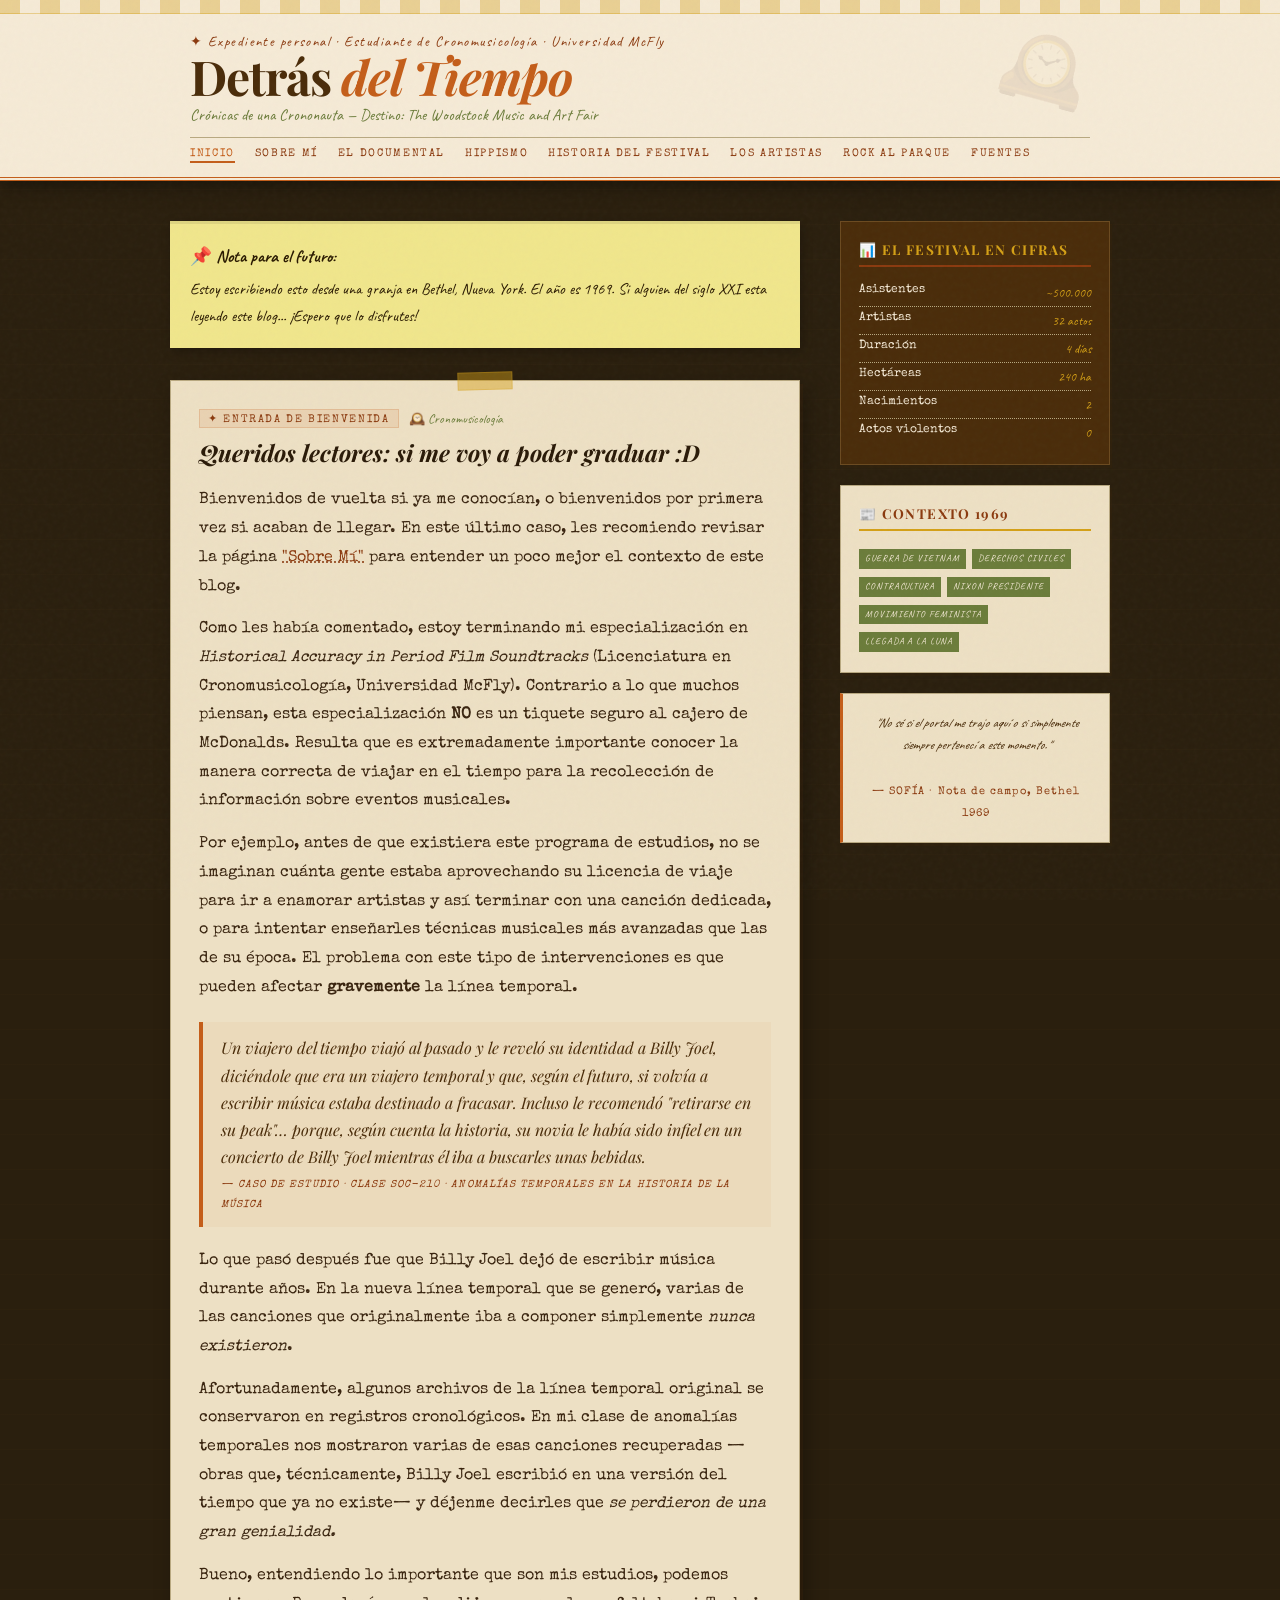
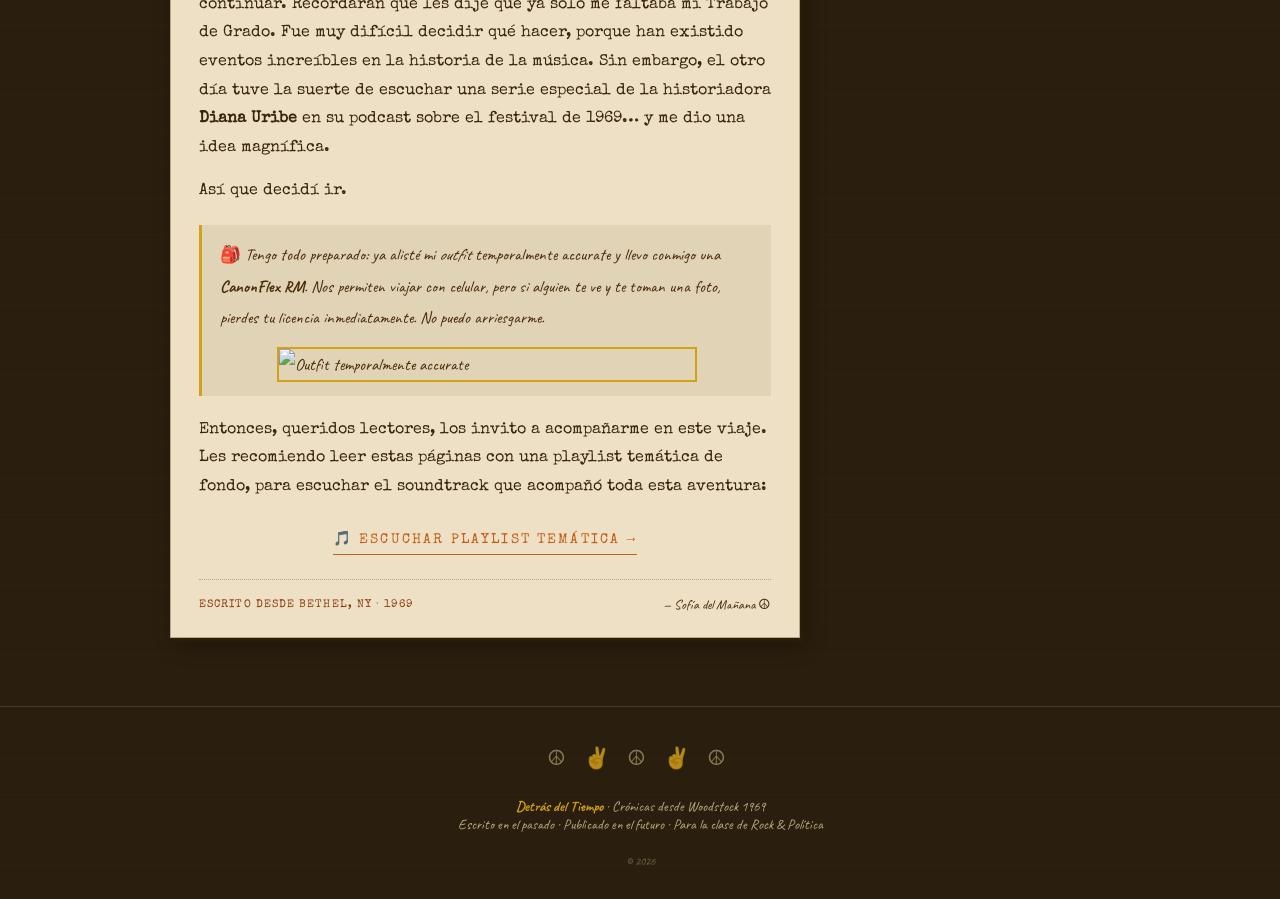
==== index.html @ 921249bf "Refactor HTML structure for outfit preparation section" ====
<!DOCTYPE html>
<html lang="es">
<head>
<meta charset="UTF-8">
<meta name="viewport" content="width=device-width, initial-scale=1.0">
<title>Inicio - Detrás del Tiempo</title>
<link rel="stylesheet" href="style.css">
</head>
<body>

<header>
  <div class="header-tape"></div>
  <div class="header-inner">
    <div class="peace-deco">🕰️</div>
    <p class="blog-eyebrow">✦ Expediente personal · Estudiante de Cronomusicología · Universidad McFly</p>
    <a href="index.html" class="blog-title">Detrás <span>del Tiempo</span></a>
    <p class="blog-subtitle">Crónicas de una Crononauta — Destino: The Woodstock Music and Art Fair</p>
    <nav>
      <a href="index.html" class="active">Inicio</a>
      <a href="sobre-mi.html">Sobre Mí</a>
      <a href="documental.html">El Documental</a>
      <a href="movimiento.html">Hippismo</a>
      <a href="historia.html">Historia del Festival</a>
      <a href="artistas.html">Los Artistas</a>
      <a href="bogota.html">Rock al Parque</a>
      <a href="fuentes.html">Fuentes</a>
    </nav>
  </div>
</header>

<div class="container">
  <main>

    <div class="sticky-note">
      <strong>📌 Nota para el futuro:</strong>
      Estoy escribiendo esto desde una granja en Bethel, Nueva York. El año es 1969.
      Si alguien del siglo XXI esta leyendo este blog... ¡Espero que lo disfrutes!
    </div>

    <!-- ENTRADA PRINCIPAL -->
    <article class="post-card" style="animation-delay:0s">
      <div class="tape"></div>
      <div class="post-body" style="padding: 28px 28px 24px;">

        <div class="card-meta">
          <span class="card-date">✦ Entrada de bienvenida</span>
          <span class="card-tag">🕰️ Cronomusicología</span>
        </div>

        <h2 class="post-title-link" style="font-size:1.45rem; margin-bottom: 18px; display:block; color: inherit; text-decoration:none; cursor:default;">
          Queridos lectores: si me voy a poder graduar :D
        </h2>

        <div class="post-excerpt" style="font-size: 0.97rem; line-height: 1.85; color: #3a2510;">

          <p style="margin-bottom: 14px;">
          Bienvenidos de vuelta si ya me conocían, o bienvenidos por primera vez si acaban de llegar. En este último caso, les recomiendo revisar la página 
          <a href="sobre-mi.html" style="color: var(--rust); text-decoration: underline dotted;">"Sobre Mí"</a> 
          para entender un poco mejor el contexto de este blog.
          </p>
          
          <p style="margin-bottom: 14px;">
          Como les había comentado, estoy terminando mi especialización en <em>Historical Accuracy in Period Film Soundtracks</em> (Licenciatura en Cronomusicología, Universidad McFly). Contrario a lo que muchos piensan, esta especialización <strong>NO</strong> es un tiquete seguro al cajero de McDonalds. Resulta que es extremadamente importante conocer la manera correcta de viajar en el tiempo para la recolección de información sobre eventos musicales.
          </p>
          
          <p style="margin-bottom: 14px;">
          Por ejemplo, antes de que existiera este programa de estudios, no se imaginan cuánta gente estaba aprovechando su licencia de viaje para ir a enamorar artistas y así terminar con una canción dedicada, o para intentar enseñarles técnicas musicales más avanzadas que las de su época. El problema con este tipo de intervenciones es que pueden afectar <strong>gravemente</strong> la línea temporal.
          </p>
          
          <div class="quote-block" style="margin: 20px 0;">
          <blockquote>
          Un viajero del tiempo viajó al pasado y le reveló su identidad a Billy Joel, diciéndole que era un viajero temporal y que, según el futuro, si volvía a escribir música estaba destinado a fracasar. Incluso le recomendó "retirarse en su peak"… porque, según cuenta la historia, su novia le había sido infiel en un concierto de Billy Joel mientras él iba a buscarles unas bebidas.
          </blockquote>
          <cite>— Caso de estudio · Clase SOC-210 · Anomalías Temporales en la Historia de la Música</cite>
          </div>
          
          <p style="margin-bottom: 14px;">
          Lo que pasó después fue que Billy Joel dejó de escribir música durante años. En la nueva línea temporal que se generó, varias de las canciones que originalmente iba a componer simplemente <em>nunca existieron</em>.
          </p>
          
          <p style="margin-bottom: 14px;">
          Afortunadamente, algunos archivos de la línea temporal original se conservaron en registros cronológicos. En mi clase de anomalías temporales nos mostraron varias de esas canciones recuperadas —obras que, técnicamente, Billy Joel escribió en una versión del tiempo que ya no existe— y déjenme decirles que <em>se perdieron de una gran genialidad.</em>
          </p>
          
          <p style="margin-bottom: 14px;">
          Bueno, entendiendo lo importante que son mis estudios, podemos continuar. Recordarán que les dije que ya solo me faltaba mi Trabajo de Grado. Fue muy difícil decidir qué hacer, porque han existido eventos increíbles en la historia de la música. Sin embargo, el otro día tuve la suerte de escuchar una serie especial de la historiadora <strong>Diana Uribe</strong> en su podcast sobre el festival de 1969… y me dio una idea magnífica.
          </p>
          
          <p style="margin-bottom: 14px;">
          Así que decidí ir.
          </p>
          
        <div style="background: rgba(74,44,10,0.07); border-left: 3px solid var(--mustard); padding: 14px 18px; margin: 20px 0; font-family: 'Caveat', cursive; font-size: 1.05rem; color: var(--brown);">
          <p style="margin-top: 0; margin-bottom: 14px;">
            🎒 Tengo todo preparado: ya alisté mi <em>outfit</em> temporalmente accurate y llevo conmigo una <strong>CanonFlex RM</strong>. Nos permiten viajar con celular, pero si alguien te ve y te toman una foto, pierdes tu licencia inmediatamente. No puedo arriesgarme.
          </p>
        
          <img src="tu-foto.jpg" alt="Outfit temporalmente accurate" style="width: 100%; max-width: 420px; display: block; margin: 0 auto; border: 2px solid var(--mustard);">
        </div>
          
          <p style="margin-bottom: 20px;">
          Entonces, queridos lectores, los invito a acompañarme en este viaje. Les recomiendo leer estas páginas con una playlist temática de fondo, para escuchar el soundtrack que acompañó toda esta aventura:
          </p>

          <div style="text-align: center; margin: 24px 0 8px;">
            <a href="#" class="read-more" style="font-size: 0.9rem;">
              🎵 Escuchar playlist temática →
            </a>
          </div>

        </div>

        <div style="margin-top: 24px; padding-top: 16px; border-top: 1px dotted var(--fade); display: flex; flex-wrap: wrap; gap: 10px; align-items: center;">
          <span style="font-family: 'Special Elite', monospace; font-size: 0.68rem; color: var(--rust); letter-spacing: 0.1em; text-transform: uppercase;">Escrito desde Bethel, NY · 1969</span>
          <span style="font-family: 'Caveat', cursive; font-size: 0.85rem; color: var(--brown); margin-left: auto;">— Sofía del Mañana ☮</span>
        </div>

      </div>
    </article>
  </main>

  <!-- SIDEBAR -->
  <aside class="sidebar">
    <div class="sidebar-widget" style="background:#4a2c0a; border-color:#6b4a20;">
      <p class="widget-title" style="color:var(--mustard); border-color:var(--rust)">📊 El Festival en Cifras</p>
      <ul class="setlist">
        <li style="color:var(--cream)">Asistentes <span style="color:var(--mustard)">~500.000</span></li>
        <li style="color:var(--cream)">Artistas <span style="color:var(--mustard)">32 actos</span></li>
        <li style="color:var(--cream)">Duración <span style="color:var(--mustard)">4 días</span></li>
        <li style="color:var(--cream)">Hectáreas <span style="color:var(--mustard)">240 ha</span></li>
        <li style="color:var(--cream)">Nacimientos <span style="color:var(--mustard)">2</span></li>
        <li style="color:var(--cream)">Actos violentos <span style="color:var(--mustard)">0</span></li>
      </ul>
    </div>

    <div class="sidebar-widget">
      <p class="widget-title">📰 Contexto 1969</p>
      <div class="about-text">
        <span class="context-tag">Guerra de Vietnam</span>
        <span class="context-tag">Derechos Civiles</span>
        <span class="context-tag">Contracultura</span>
        <span class="context-tag">Nixon presidente</span>
        <span class="context-tag">Movimiento feminista</span>
        <span class="context-tag">Llegada a la Luna</span>
      </div>
    </div>

    <div class="sidebar-widget" style="border-left: 3px solid var(--burnt);">
      <p class="about-text" style="text-align:center; font-style:italic; font-size: 0.82rem;">
        "No sé si el portal me trajo aquí o si simplemente siempre pertenecí a este momento."
        <br><br>
        <span style="font-size:0.68rem; color:var(--rust); letter-spacing:0.1em; font-style:normal; font-family:'Special Elite',monospace;">— SOFÍA · Nota de campo, Bethel 1969</span>
      </p>
    </div>

  </aside>
</div>

<footer>
  <div class="flowers">☮ ✌ ☮ ✌ ☮</div><br>
  <strong>Detrás del Tiempo</strong> · Crónicas desde Woodstock 1969<br>
  Escrito en el pasado · Publicado en el futuro · Para la clase de Rock & Política
  <br><br>
  <small style="opacity:0.5">© 2026 </small>
</footer>

</body>
</html>
---- style.css ----
/* ═══════════════════════════════════════
   DETRÁS DEL TIEMPO — Woodstock '69
   Shared Stylesheet
═══════════════════════════════════════ */

@import url('https://fonts.googleapis.com/css2?family=Special+Elite&family=Caveat:wght@400;600;700&family=Playfair+Display:ital,wght@0,400;0,700;1,400&display=swap');

:root {
  --cream: #f5ead6;
  --burnt: #c45e1a;
  --brown: #4a2c0a;
  --olive: #6b7c3a;
  --mustard: #d4a017;
  --rust: #8b3a0f;
  --ink: #2a1a08;
  --paper: #ede0c4;
  --fade: #b8a880;
  --dark-bg: #2a1f0e;
}

* { margin: 0; padding: 0; box-sizing: border-box; }
html { scroll-behavior: smooth; }

body {
  background-color: var(--dark-bg);
  background-image: repeating-linear-gradient(0deg, transparent, transparent 34px, rgba(90,60,20,0.06) 34px, rgba(90,60,20,0.06) 35px);
  font-family: 'Special Elite', monospace;
  color: var(--ink);
  overflow-x: hidden;
  min-height: 100vh;
}

body::before {
  content: '';
  position: fixed;
  top: 0; left: 0; width: 100%; height: 100%;
  background-image: url("data:image/svg+xml,%3Csvg viewBox='0 0 200 200' xmlns='http://www.w3.org/2000/svg'%3E%3Cfilter id='n'%3E%3CfeTurbulence type='fractalNoise' baseFrequency='0.9' numOctaves='4' stitchTiles='stitch'/%3E%3C/filter%3E%3Crect width='100%25' height='100%25' filter='url(%23n)' opacity='0.07'/%3E%3C/svg%3E");
  pointer-events: none;
  z-index: 1000;
  opacity: 0.35;
}

/* ─── HEADER ─── */
header {
  background: var(--cream);
  border-bottom: 4px double var(--burnt);
  position: sticky;
  top: 0;
  z-index: 500;
  box-shadow: 0 4px 20px rgba(0,0,0,0.4);
}

.header-tape {
  height: 14px;
  background: repeating-linear-gradient(90deg, rgba(212,160,23,0.35) 0px, rgba(212,160,23,0.35) 20px, transparent 20px, transparent 40px);
  border-bottom: 1px solid rgba(212,160,23,0.4);
}

.header-inner {
  max-width: 980px;
  margin: 0 auto;
  padding: 18px 40px 14px;
  position: relative;
}

.blog-eyebrow {
  font-family: 'Caveat', cursive;
  font-size: 0.9rem;
  color: var(--rust);
  letter-spacing: 0.1em;
  margin-bottom: 2px;
}

.blog-title {
  font-family: 'Playfair Display', serif;
  font-size: 3rem;
  font-weight: 700;
  color: var(--brown);
  line-height: 1;
  letter-spacing: -0.02em;
  text-decoration: none;
  display: inline-block;
}

.blog-title span { color: var(--burnt); font-style: italic; }

.blog-subtitle {
  font-family: 'Caveat', cursive;
  font-size: 1rem;
  color: var(--olive);
  margin-top: 4px;
}

.peace-deco {
  position: absolute;
  right: 40px;
  top: 10px;
  font-size: 4.5rem;
  opacity: 0.1;
  transform: rotate(15deg);
  user-select: none;
}

nav {
  border-top: 1px solid var(--fade);
  margin-top: 12px;
  padding-top: 10px;
  display: flex;
  gap: 20px;
  flex-wrap: wrap;
}

nav a {
  font-family: 'Special Elite', monospace;
  font-size: 0.68rem;
  color: var(--rust);
  text-decoration: none;
  letter-spacing: 0.15em;
  text-transform: uppercase;
  transition: color 0.2s;
  white-space: nowrap;
  padding-bottom: 2px;
}

nav a:hover { color: var(--burnt); }
nav a.active {
  color: var(--burnt);
  border-bottom: 2px solid var(--burnt);
}

/* ─── PAGE LAYOUT ─── */
.container {
  max-width: 980px;
  margin: 40px auto;
  padding: 0 20px;
  display: grid;
  grid-template-columns: 1fr 270px;
  gap: 40px;
  align-items: start;
}

.container.full-width {
  grid-template-columns: 1fr;
  max-width: 780px;
}

/* ─── PAGE HERO ─── */
.page-hero {
  width: 100%;
  height: 260px;
  display: flex;
  align-items: center;
  justify-content: center;
  position: relative;
  overflow: hidden;
  margin-bottom: 0;
}

.ph-film    { background: linear-gradient(160deg,#1a1a2e,#2d2d4a,#0a0a1a); }
.ph-crowd   { background: linear-gradient(160deg,#4a6741,#2d4a28,#1a2e18,#3d5c38); }
.ph-stage   { background: linear-gradient(180deg,#1a0a00,#3d1a00,#6b3010,#c45e1a); }
.ph-rain    { background: linear-gradient(180deg,#2a3540,#4a5a6a,#6a7a8a); }
.ph-bogota  { background: linear-gradient(160deg,#1a3020,#2a5035,#3a6a45,#1a3020); }
.ph-sources { background: linear-gradient(160deg,#2a1f0e,#4a3520,#3a2510); }
.ph-home    { background: linear-gradient(160deg,#3d1a00,#6b3010,#4a6741,#1a2e18); }

.photo-overlay {
  position: absolute;
  inset: 0;
  background: repeating-linear-gradient(0deg,transparent,transparent 2px,rgba(0,0,0,0.04) 2px,rgba(0,0,0,0.04) 4px);
}

.hero-label {
  font-family: 'Caveat', cursive;
  color: rgba(255,255,255,0.8);
  font-size: 1.1rem;
  text-align: center;
  z-index: 1;
  padding: 16px 24px;
}

.hero-emoji { font-size: 4rem; display: block; margin-bottom: 8px; }
.hero-stamp {
  position: absolute;
  bottom: 10px; right: 14px;
  font-family: 'Caveat', cursive;
  font-size: 0.72rem;
  color: rgba(255,255,255,0.4);
}

/* ─── CARD / CONTENT WRAPPER ─── */
.card {
  background: var(--paper);
  border: 1px solid var(--fade);
  margin-bottom: 36px;
  position: relative;
  box-shadow: 3px 4px 0 rgba(74,44,10,0.2), 6px 8px 24px rgba(0,0,0,0.35);
  animation: fadeUp 0.6s ease both;
}

@keyframes fadeUp {
  from { opacity: 0; transform: translateY(22px); }
  to   { opacity: 1; transform: translateY(0); }
}

.tape {
  position: absolute;
  top: -9px;
  left: 50%;
  transform: translateX(-50%) rotate(-1.5deg);
  width: 55px;
  height: 18px;
  background: rgba(212,160,23,0.45);
  border: 1px solid rgba(212,160,23,0.3);
  z-index: 10;
}

.card-body { padding: 26px 30px 30px; }

.card-meta {
  display: flex;
  align-items: center;
  gap: 10px;
  margin-bottom: 10px;
  flex-wrap: wrap;
}

.card-date {
  font-family: 'Special Elite', monospace;
  font-size: 0.68rem;
  letter-spacing: 0.15em;
  text-transform: uppercase;
  color: var(--rust);
  background: rgba(196,94,26,0.1);
  padding: 2px 8px;
  border: 1px solid rgba(196,94,26,0.2);
}

.card-tag {
  font-family: 'Caveat', cursive;
  font-size: 0.82rem;
  color: var(--olive);
}

.academic-badge {
  font-family: 'Special Elite', monospace;
  font-size: 0.6rem;
  letter-spacing: 0.12em;
  text-transform: uppercase;
  background: var(--brown);
  color: var(--cream);
  padding: 2px 7px;
}

.card-title {
  font-family: 'Playfair Display', serif;
  font-size: 1.7rem;
  font-weight: 700;
  color: var(--brown);
  line-height: 1.2;
  margin-bottom: 16px;
  font-style: italic;
}

.text {
  font-family: 'Special Elite', monospace;
  font-size: 0.86rem;
  line-height: 1.88;
  color: #3a2510;
}

.text em {
  font-family: 'Caveat', cursive;
  font-size: 1.05rem;
  color: var(--rust);
  font-style: italic;
}

.text strong { color: var(--brown); }

/* ─── ACADEMIC BOX ─── */
.academic-box {
  background: rgba(74,44,10,0.06);
  border-left: 3px solid var(--mustard);
  padding: 16px 18px;
  margin: 18px 0;
}

.academic-box h4 {
  font-family: 'Playfair Display', serif;
  font-size: 0.95rem;
  color: var(--brown);
  margin-bottom: 8px;
  font-style: italic;
}

.academic-box p {
  font-family: 'Special Elite', monospace;
  font-size: 0.82rem;
  line-height: 1.82;
  color: #3a2510;
}

/* ─── FICHA TÉCNICA ─── */
.ficha {
  background: var(--cream);
  border: 2px solid var(--brown);
  padding: 20px 22px;
  margin: 18px 0;
  position: relative;
}

.ficha::before {
  content: 'FICHA TÉCNICA';
  position: absolute;
  top: -10px; left: 16px;
  background: var(--brown);
  color: var(--cream);
  font-family: 'Special Elite', monospace;
  font-size: 0.65rem;
  letter-spacing: 0.2em;
  padding: 2px 10px;
}

.ficha-grid {
  display: grid;
  grid-template-columns: 1fr 1fr;
  gap: 6px 20px;
  margin-top: 10px;
}

.ficha-item {
  font-family: 'Special Elite', monospace;
  font-size: 0.78rem;
  color: var(--brown);
  line-height: 1.5;
  padding: 4px 0;
  border-bottom: 1px dotted var(--fade);
}

.ficha-item strong {
  display: block;
  font-size: 0.65rem;
  letter-spacing: 0.1em;
  text-transform: uppercase;
  color: var(--rust);
}

/* ─── POSTER ─── */
.poster {
  background: #1a0a00;
  border: 3px solid var(--mustard);
  padding: 20px;
  margin: 18px 0;
  text-align: center;
  position: relative;
  overflow: hidden;
}

.poster::before {
  content: '';
  position: absolute;
  inset: 4px;
  border: 1px solid rgba(212,160,23,0.3);
  pointer-events: none;
}

.poster-title {
  font-family: 'Playfair Display', serif;
  font-size: 1.5rem;
  color: var(--mustard);
  letter-spacing: 0.1em;
  text-transform: uppercase;
}

.poster-sub {
  font-family: 'Special Elite', monospace;
  font-size: 0.7rem;
  color: var(--cream);
  letter-spacing: 0.15em;
  text-transform: uppercase;
  margin: 6px 0 14px;
  opacity: 0.7;
}

.poster-divider { border: none; border-top: 1px solid rgba(212,160,23,0.4); margin: 10px 0; }

.poster-headliner { font-family: 'Playfair Display', serif; font-style: italic; color: var(--cream); margin: 6px 0; }
.poster-headliner.lg { font-size: 1.3rem; }
.poster-headliner.md { font-size: 1.05rem; opacity: 0.9; }
.poster-headliner.sm { font-size: 0.85rem; opacity: 0.75; }
.poster-headliner.xs { font-size: 0.72rem; opacity: 0.6; letter-spacing: 0.05em; }

.poster-date {
  font-family: 'Special Elite', monospace;
  font-size: 0.65rem;
  color: var(--mustard);
  letter-spacing: 0.2em;
  text-transform: uppercase;
  margin-top: 14px;
  opacity: 0.8;
}

/* ─── TIMELINE ─── */
.timeline { margin: 20px 0; }

.tl-item {
  display: flex;
  gap: 14px;
  margin-bottom: 16px;
  align-items: flex-start;
}

.tl-dot {
  width: 30px; height: 30px;
  border-radius: 50%;
  background: var(--burnt);
  border: 2px solid var(--mustard);
  flex-shrink: 0;
  display: flex;
  align-items: center;
  justify-content: center;
  font-size: 0.65rem;
  color: var(--cream);
  font-family: 'Special Elite', monospace;
  margin-top: 2px;
}

.tl-content h5 {
  font-family: 'Playfair Display', serif;
  font-size: 0.92rem;
  color: var(--brown);
  font-style: italic;
  margin-bottom: 4px;
}

.tl-content p {
  font-family: 'Special Elite', monospace;
  font-size: 0.78rem;
  color: #3a2510;
  line-height: 1.75;
}

/* ─── ARTIST GRID ─── */
.artist-grid {
  display: grid;
  grid-template-columns: 1fr 1fr;
  gap: 14px;
  margin: 18px 0;
}

.artist-card {
  background: rgba(74,44,10,0.07);
  border: 1px solid var(--fade);
  padding: 14px;
  position: relative;
}

.artist-card::before {
  content: '';
  position: absolute;
  top: 0; left: 0;
  width: 3px; height: 100%;
  background: var(--burnt);
}

.artist-name { font-family: 'Playfair Display', serif; font-size: 1rem; color: var(--brown); font-style: italic; margin-bottom: 4px; }
.artist-song { font-family: 'Caveat', cursive; font-size: 0.85rem; color: var(--rust); margin-bottom: 5px; }
.artist-stars { color: var(--mustard); font-size: 0.8rem; margin-bottom: 6px; }
.artist-desc { font-family: 'Special Elite', monospace; font-size: 0.75rem; color: #3a2510; line-height: 1.65; }

/* ─── QUOTE ─── */
.quote-block {
  border-left: 4px solid var(--burnt);
  padding: 12px 18px;
  margin: 16px 0;
  background: rgba(196,94,26,0.05);
}

.quote-block blockquote {
  font-family: 'Playfair Display', serif;
  font-style: italic;
  font-size: 1rem;
  color: var(--brown);
  line-height: 1.7;
}

.quote-block cite {
  display: block;
  margin-top: 6px;
  font-family: 'Special Elite', monospace;
  font-size: 0.65rem;
  color: var(--rust);
  letter-spacing: 0.1em;
  text-transform: uppercase;
}

/* ─── STICKY NOTE ─── */
.sticky-note {
  background: #f0e68c;
  padding: 18px 20px;
  transform: rotate(1.2deg);
  box-shadow: 2px 3px 10px rgba(0,0,0,0.25);
  margin-bottom: 32px;
  font-family: 'Caveat', cursive;
  font-size: 1rem;
  line-height: 1.7;
  color: #2a1a00;
  border-top: 3px solid rgba(0,0,0,0.08);
  animation: fadeUp 0.5s ease both;
}

.sticky-note strong { display: block; font-size: 1.1rem; margin-bottom: 4px; }

/* ─── DIVIDER ─── */
.divider {
  text-align: center;
  color: var(--mustard);
  font-size: 1rem;
  letter-spacing: 0.5em;
  margin: 4px 0 28px;
  opacity: 0.55;
}

/* ─── HOME POST CARDS ─── */
.post-card {
  background: var(--paper);
  border: 1px solid var(--fade);
  margin-bottom: 28px;
  position: relative;
  box-shadow: 3px 4px 0 rgba(74,44,10,0.2), 6px 8px 20px rgba(0,0,0,0.3);
  transition: transform 0.2s, box-shadow 0.2s;
}

.post-card:hover {
  transform: translateY(-3px);
  box-shadow: 4px 7px 0 rgba(74,44,10,0.2), 8px 14px 28px rgba(0,0,0,0.4);
}

.post-thumb {
  width: 100%;
  height: 180px;
  display: flex;
  align-items: center;
  justify-content: center;
  position: relative;
  overflow: hidden;
}

.post-thumb-label {
  font-family: 'Caveat', cursive;
  color: rgba(255,255,255,0.75);
  font-size: 0.9rem;
  text-align: center;
  z-index: 1;
  padding: 10px;
}

.post-thumb-emoji { font-size: 2.8rem; display: block; margin-bottom: 4px; }

.post-body { padding: 18px 20px 20px; }

.post-title-link {
  font-family: 'Playfair Display', serif;
  font-size: 1.25rem;
  font-weight: 700;
  color: var(--brown);
  line-height: 1.3;
  margin-bottom: 8px;
  font-style: italic;
  text-decoration: none;
  display: block;
}

.post-title-link:hover { color: var(--burnt); }

.post-excerpt {
  font-family: 'Special Elite', monospace;
  font-size: 0.8rem;
  line-height: 1.75;
  color: #3a2510;
  margin-bottom: 12px;
}

.read-more {
  display: inline-block;
  font-family: 'Special Elite', monospace;
  font-size: 0.68rem;
  letter-spacing: 0.15em;
  text-transform: uppercase;
  color: var(--burnt);
  text-decoration: none;
  border-bottom: 1px solid var(--burnt);
  padding-bottom: 1px;
  transition: all 0.2s;
}

.read-more:hover { color: var(--rust); border-color: var(--rust); }

/* ─── SIDEBAR ─── */
.sidebar { position: sticky; top: 100px; }

.sidebar-widget {
  background: var(--paper);
  border: 1px solid var(--fade);
  padding: 18px;
  margin-bottom: 20px;
  box-shadow: 2px 3px 0 rgba(74,44,10,0.15);
}

.widget-title {
  font-family: 'Playfair Display', serif;
  font-size: 0.85rem;
  font-weight: 700;
  color: var(--rust);
  text-transform: uppercase;
  letter-spacing: 0.1em;
  margin-bottom: 12px;
  padding-bottom: 7px;
  border-bottom: 2px solid var(--mustard);
}

.about-text {
  font-family: 'Caveat', cursive;
  font-size: 0.98rem;
  line-height: 1.7;
  color: var(--brown);
}

.avatar-circle {
  width: 65px; height: 65px;
  border-radius: 50%;
  background: linear-gradient(135deg, var(--olive), var(--burnt));
  display: flex;
  align-items: center;
  justify-content: center;
  font-size: 1.8rem;
  margin: 0 auto 10px;
  border: 3px solid var(--mustard);
}

.setlist { list-style: none; }

.setlist li {
  font-family: 'Special Elite', monospace;
  font-size: 0.75rem;
  color: var(--brown);
  padding: 5px 0;
  border-bottom: 1px dotted var(--fade);
  display: flex;
  justify-content: space-between;
}

.setlist li:last-child { border-bottom: none; }
.setlist li span { font-family: 'Caveat', cursive; color: var(--rust); font-size: 0.82rem; }

.context-tag {
  display: inline-block;
  background: var(--olive);
  color: var(--cream);
  font-size: 0.58rem;
  letter-spacing: 0.1em;
  text-transform: uppercase;
  padding: 2px 6px;
  margin: 2px 2px 2px 0;
}

.flowers {
  text-align: center;
  font-size: 1.3rem;
  letter-spacing: 0.3em;
  padding: 8px 0;
  opacity: 0.65;
}

.toc-list { list-style: none; }

.toc-list li {
  border-bottom: 1px dotted var(--fade);
  padding: 5px 0;
}

.toc-list li:last-child { border-bottom: none; }

.toc-list a {
  font-family: 'Special Elite', monospace;
  font-size: 0.72rem;
  color: var(--brown);
  text-decoration: none;
  letter-spacing: 0.04em;
  transition: color 0.2s;
  display: flex;
  gap: 8px;
  align-items: flex-start;
}

.toc-list a:hover { color: var(--burnt); }
.toc-num { color: var(--rust); flex-shrink: 0; }

/* ─── SOURCES ─── */
.sources-list { list-style: none; }

.sources-list li {
  font-family: 'Special Elite', monospace;
  font-size: 0.78rem;
  color: #3a2510;
  line-height: 1.75;
  padding: 8px 0 8px 16px;
  border-bottom: 1px dotted var(--fade);
  position: relative;
}

.sources-list li::before { content: '›'; position: absolute; left: 0; color: var(--rust); }
.sources-list li:last-child { border-bottom: none; }
.sources-list a { color: var(--burnt); text-decoration: underline; text-underline-offset: 2px; }

/* ─── FOOTER ─── */
footer {
  text-align: center;
  padding: 30px 20px;
  font-family: 'Caveat', cursive;
  color: var(--fade);
  font-size: 0.9rem;
  border-top: 1px solid #4a3a20;
  margin-top: 20px;
}

footer strong { color: var(--mustard); }

/* ─── RESPONSIVE ─── */
@media (max-width: 720px) {
  .container { grid-template-columns: 1fr; }
  .blog-title { font-size: 2.1rem; }
  .sidebar { position: static; }
  .ficha-grid { grid-template-columns: 1fr; }
  .artist-grid { grid-template-columns: 1fr; }
  .header-inner { padding: 14px 18px 10px; }
  nav { gap: 12px; }
  .page-hero { height: 200px; }
}
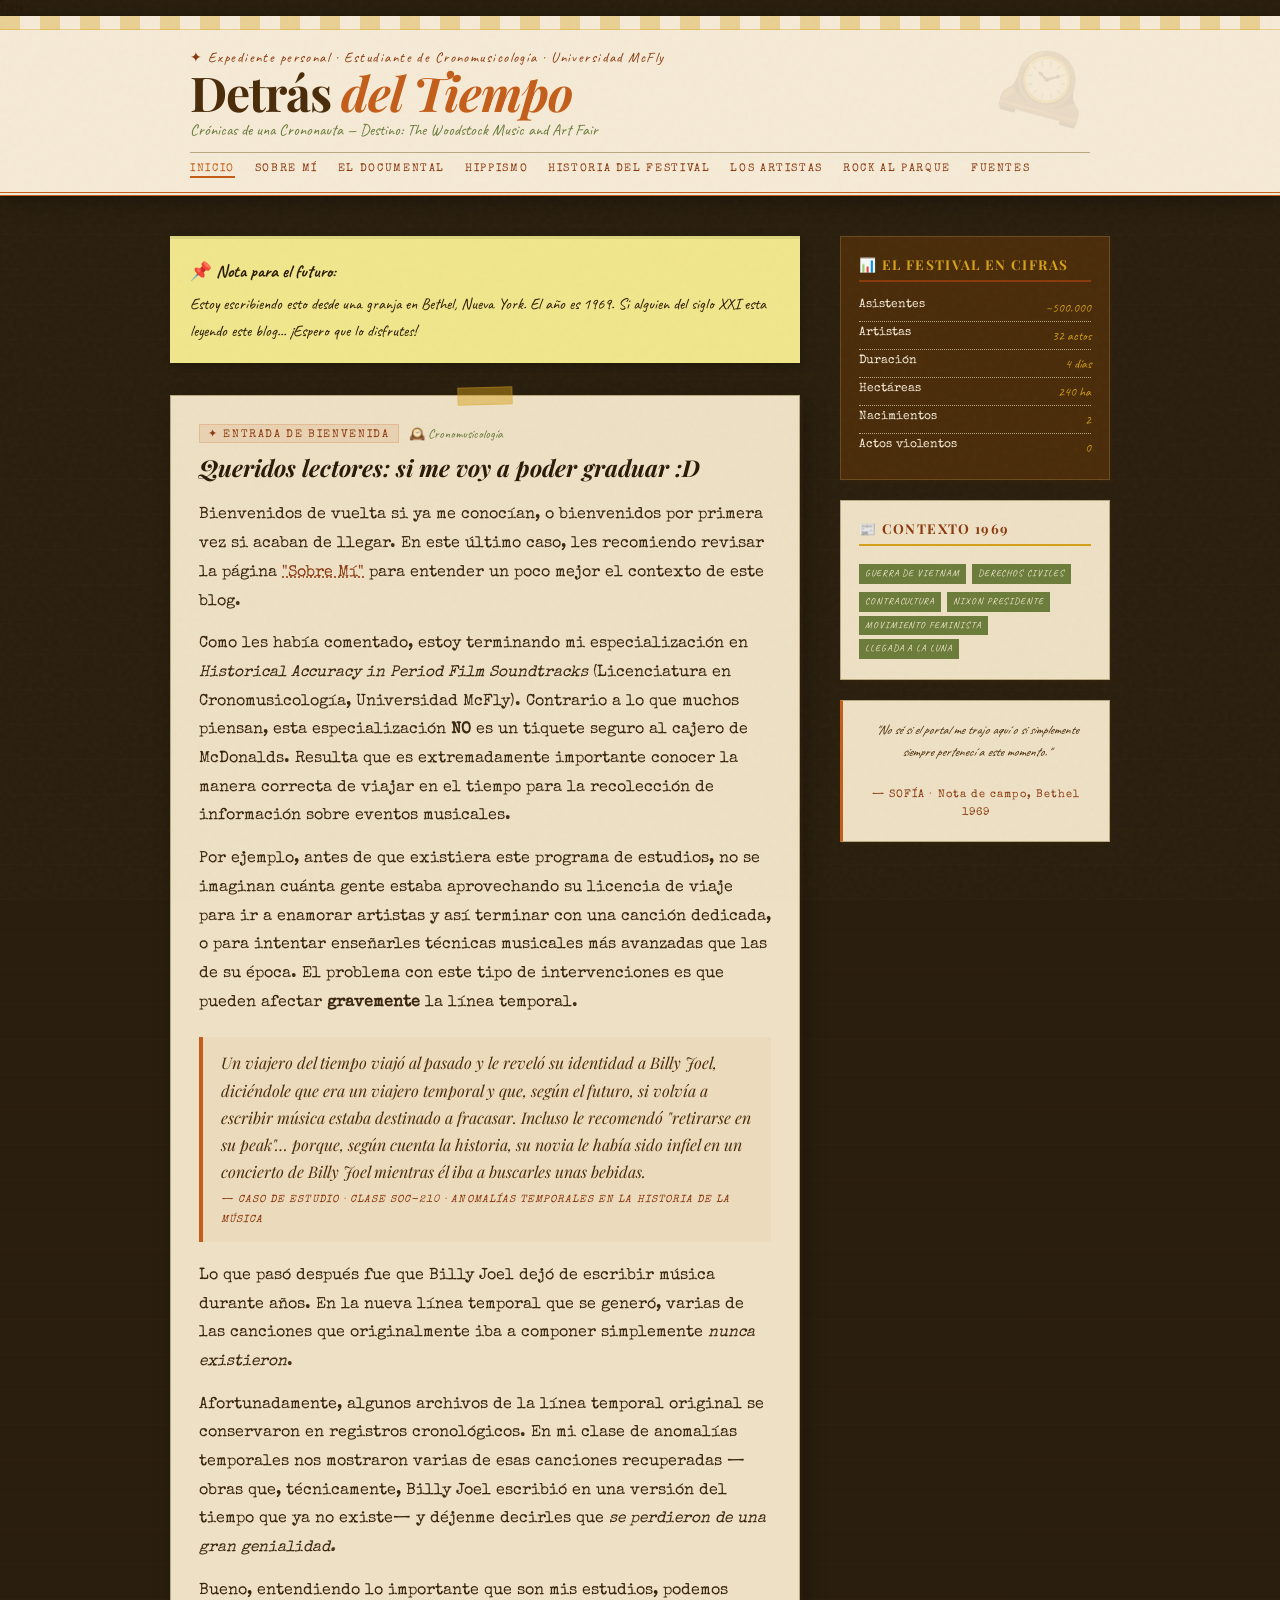
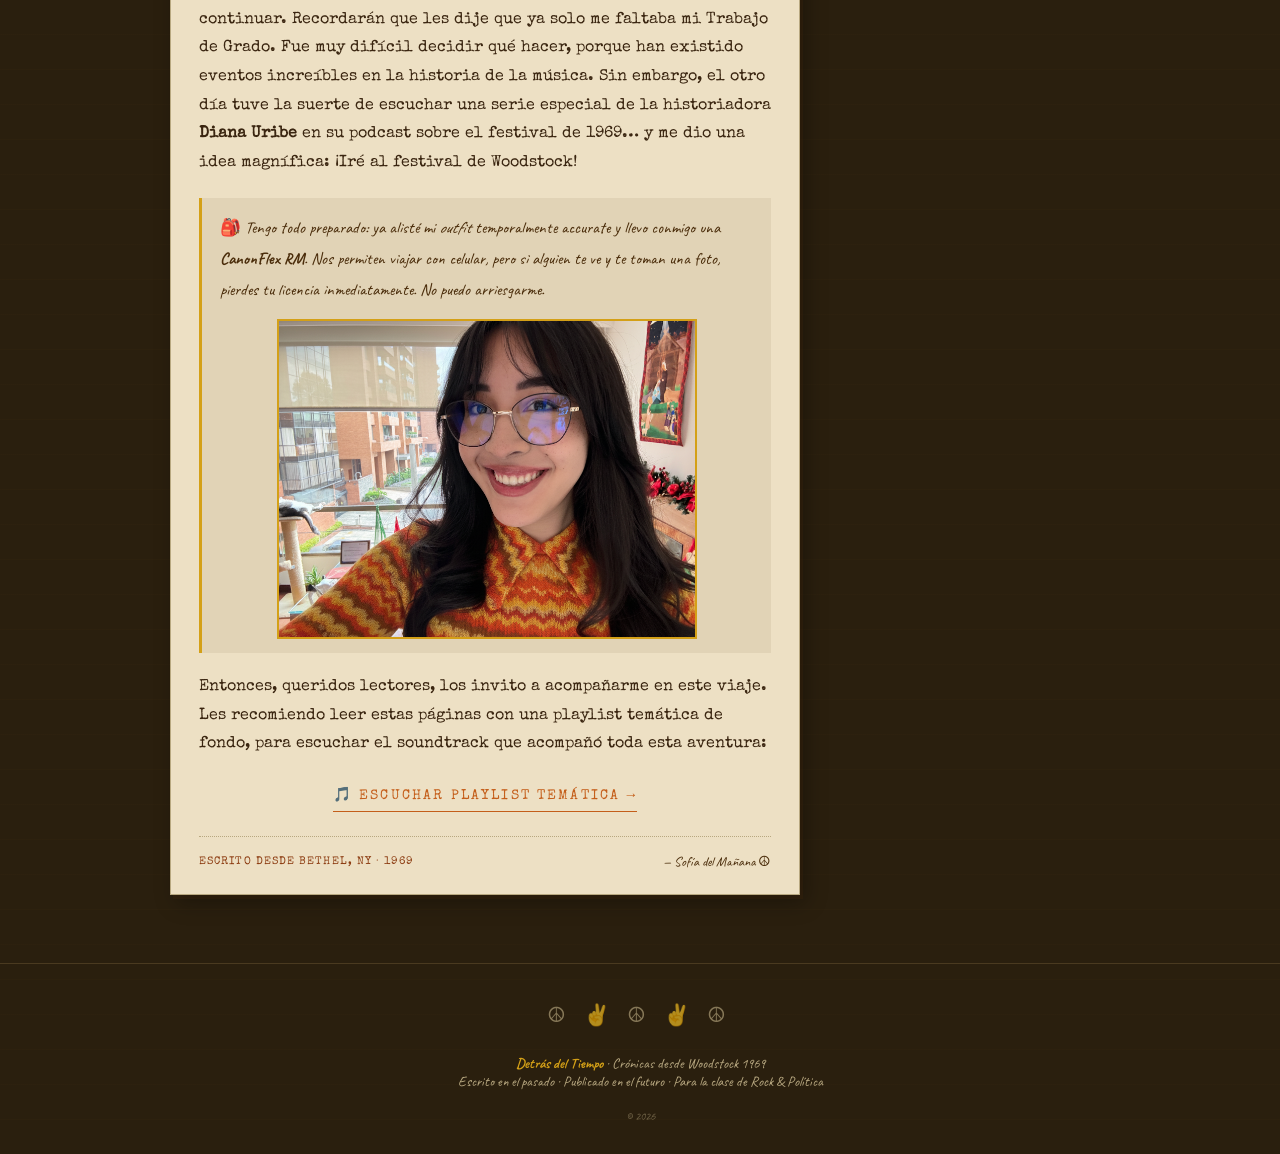
==== commit aaab2c82: "Modify index.html for Woodstock festival plan Updated the document type declaration and modified tex" ====
--- a/index.html
+++ b/index.html
@@ -1,4 +1,4 @@
-<!DOCTYPE html>
+ha.<!DOCTYPE html>
 <html lang="es">
 <head>
 <meta charset="UTF-8">
@@ -83,19 +83,16 @@
           </p>
           
           <p style="margin-bottom: 14px;">
-          Bueno, entendiendo lo importante que son mis estudios, podemos continuar. Recordarán que les dije que ya solo me faltaba mi Trabajo de Grado. Fue muy difícil decidir qué hacer, porque han existido eventos increíbles en la historia de la música. Sin embargo, el otro día tuve la suerte de escuchar una serie especial de la historiadora <strong>Diana Uribe</strong> en su podcast sobre el festival de 1969… y me dio una idea magnífica.
+          Bueno, entendiendo lo importante que son mis estudios, podemos continuar. Recordarán que les dije que ya solo me faltaba mi Trabajo de Grado. Fue muy difícil decidir qué hacer, porque han existido eventos increíbles en la historia de la música. Sin embargo, el otro día tuve la suerte de escuchar una serie especial de la historiadora <strong>Diana Uribe</strong> en su podcast sobre el festival de 1969… y me dio una idea magnífica: ¡Iré al festival de Woodstock!
           </p>
-          
-          <p style="margin-bottom: 14px;">
-          Así que decidí ir.
-          </p>
+    
           
         <div style="background: rgba(74,44,10,0.07); border-left: 3px solid var(--mustard); padding: 14px 18px; margin: 20px 0; font-family: 'Caveat', cursive; font-size: 1.05rem; color: var(--brown);">
           <p style="margin-top: 0; margin-bottom: 14px;">
             🎒 Tengo todo preparado: ya alisté mi <em>outfit</em> temporalmente accurate y llevo conmigo una <strong>CanonFlex RM</strong>. Nos permiten viajar con celular, pero si alguien te ve y te toman una foto, pierdes tu licencia inmediatamente. No puedo arriesgarme.
           </p>
         
-          <img src="tu-foto.jpg" alt="Outfit temporalmente accurate" style="width: 100%; max-width: 420px; display: block; margin: 0 auto; border: 2px solid var(--mustard);">
+          <img src="selfieha.png" alt="Outfit temporalmente accurate" style="width: 100%; max-width: 420px; display: block; margin: 0 auto; border: 2px solid var(--mustard);">
         </div>
           
           <p style="margin-bottom: 20px;">
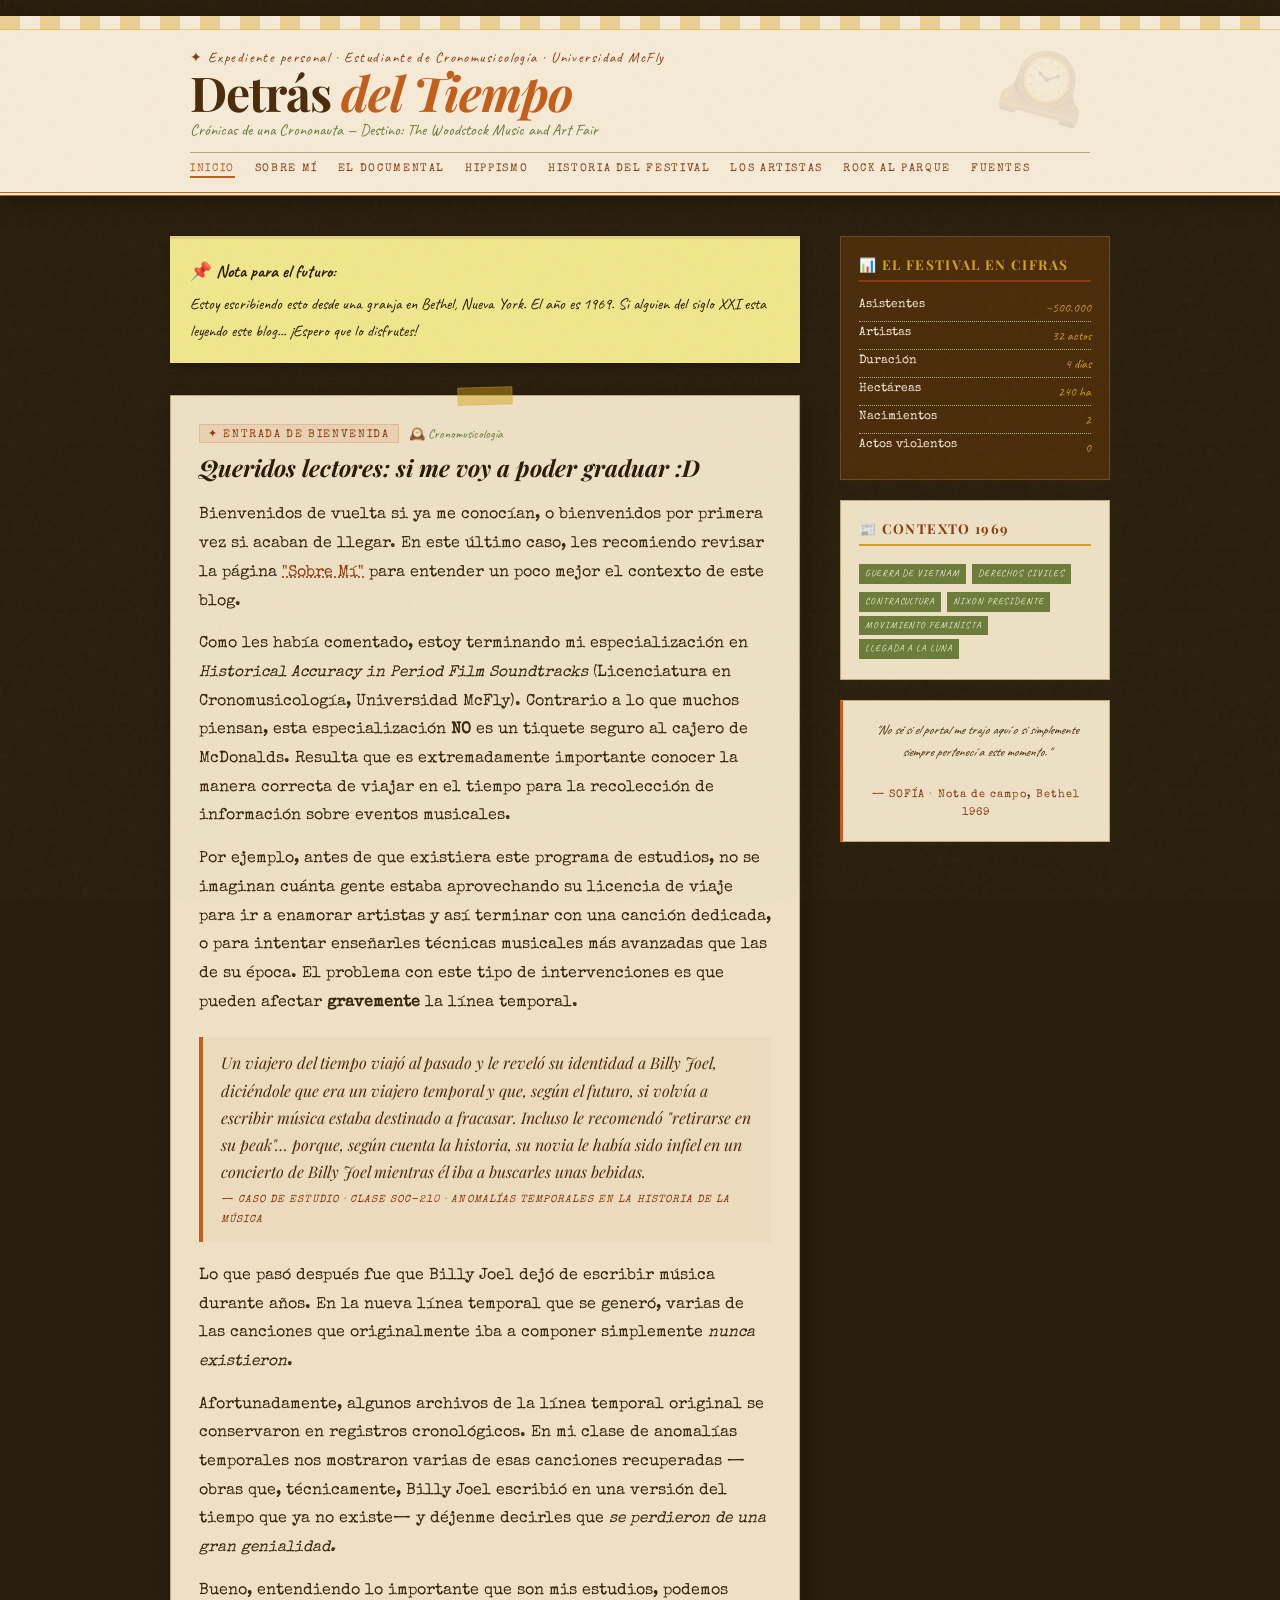
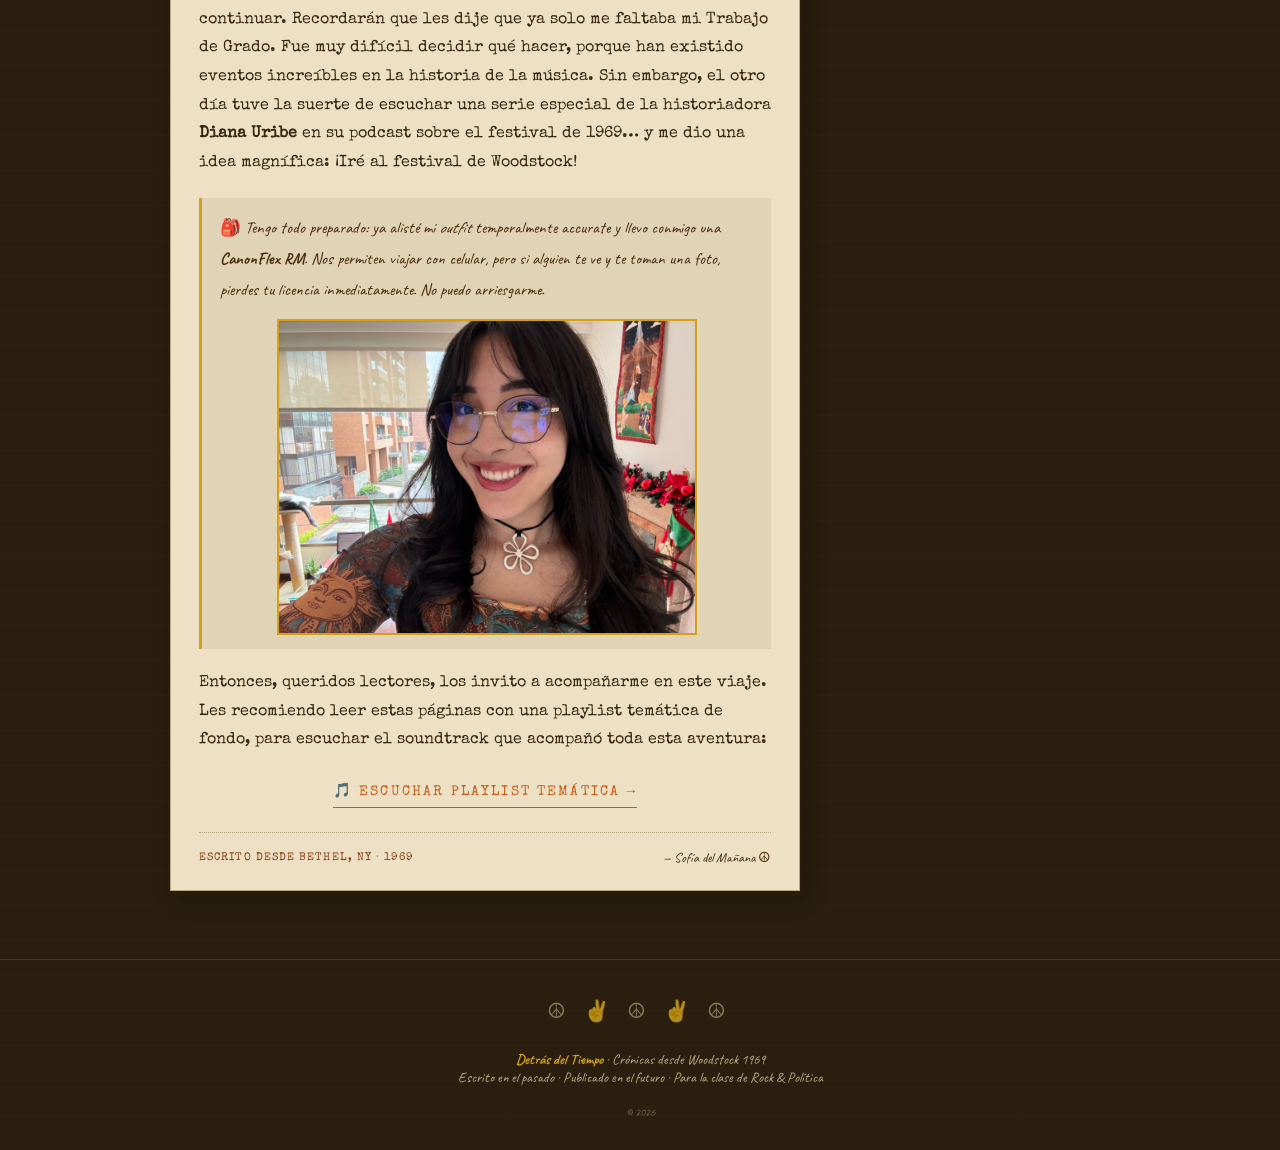
==== commit cd0c572f: "Update image source in index.html" ====
--- a/index.html
+++ b/index.html
@@ -92,7 +92,7 @@
             🎒 Tengo todo preparado: ya alisté mi <em>outfit</em> temporalmente accurate y llevo conmigo una <strong>CanonFlex RM</strong>. Nos permiten viajar con celular, pero si alguien te ve y te toman una foto, pierdes tu licencia inmediatamente. No puedo arriesgarme.
           </p>
         
-          <img src="selfieha.png" alt="Outfit temporalmente accurate" style="width: 100%; max-width: 420px; display: block; margin: 0 auto; border: 2px solid var(--mustard);">
+          <img src="IMG_6383.JPG" alt="Outfit temporalmente accurate" style="width: 100%; max-width: 420px; display: block; margin: 0 auto; border: 2px solid var(--mustard);">
         </div>
           
           <p style="margin-bottom: 20px;">
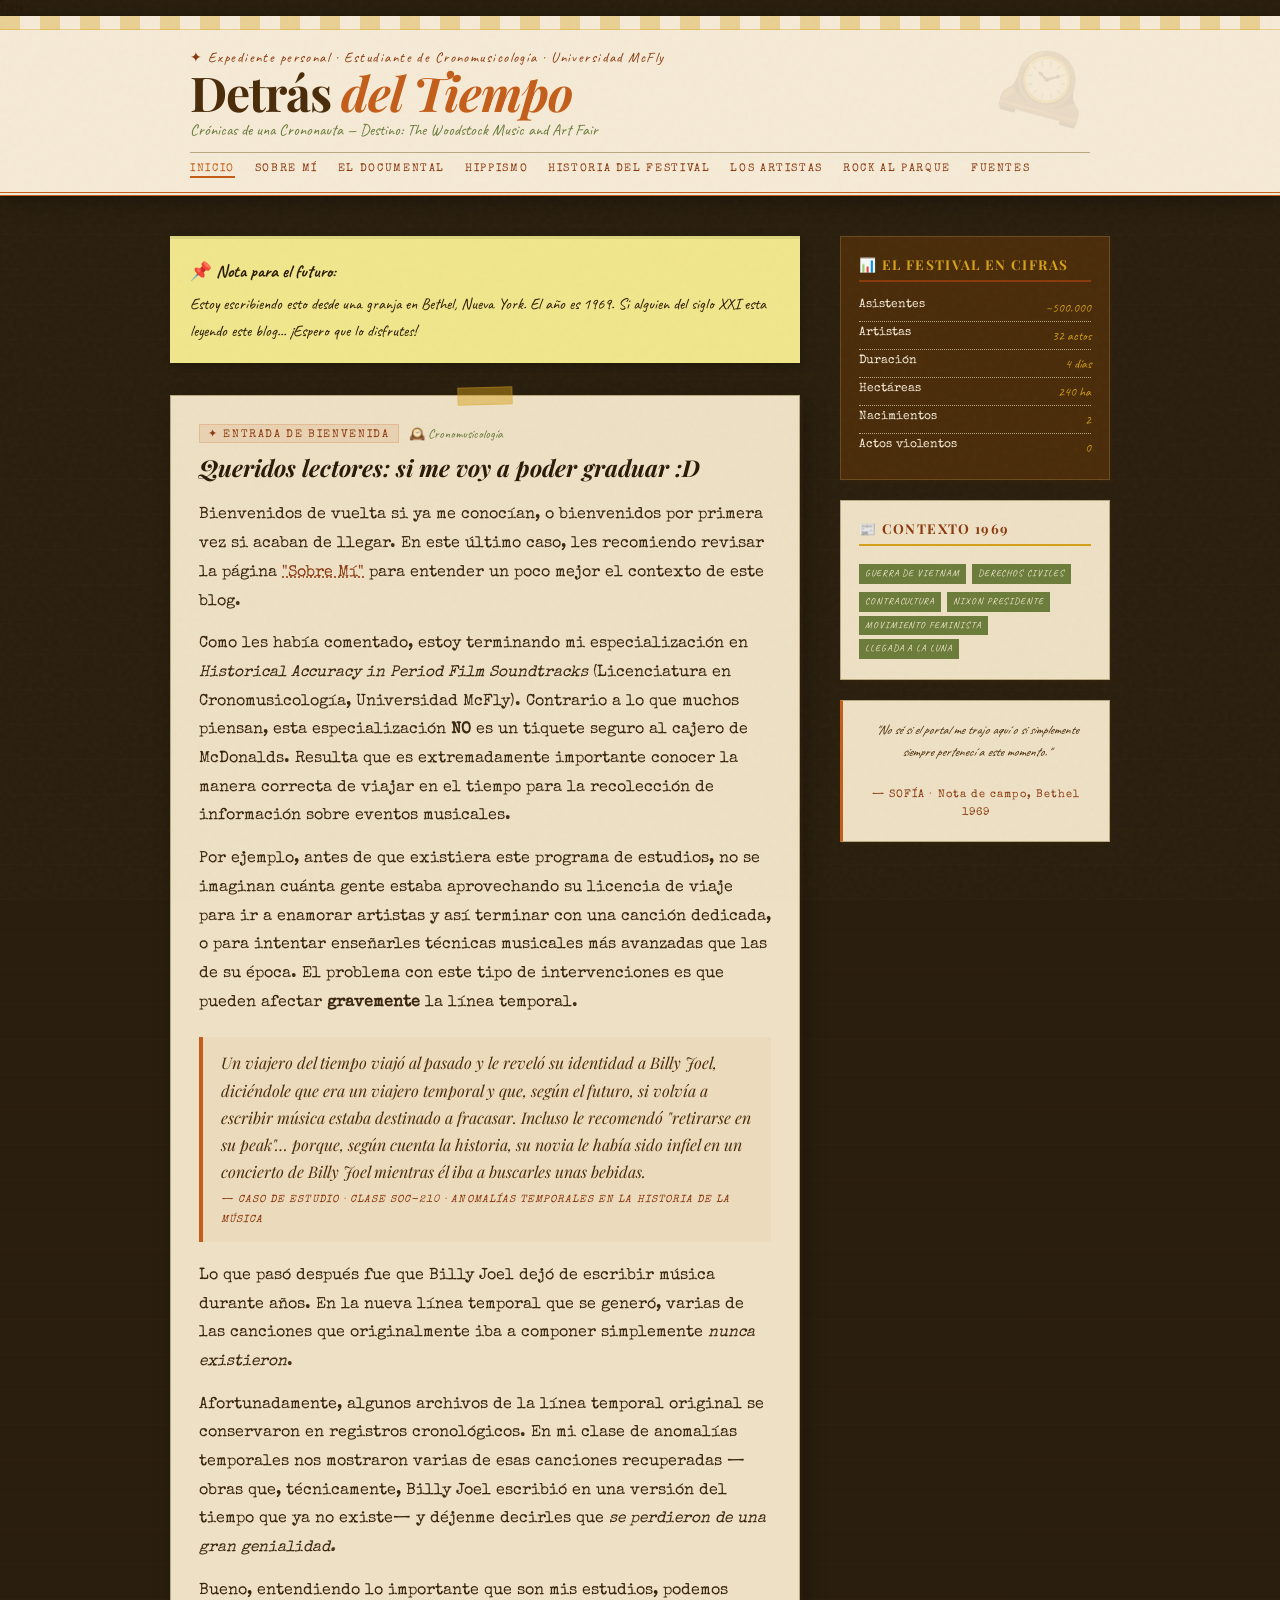
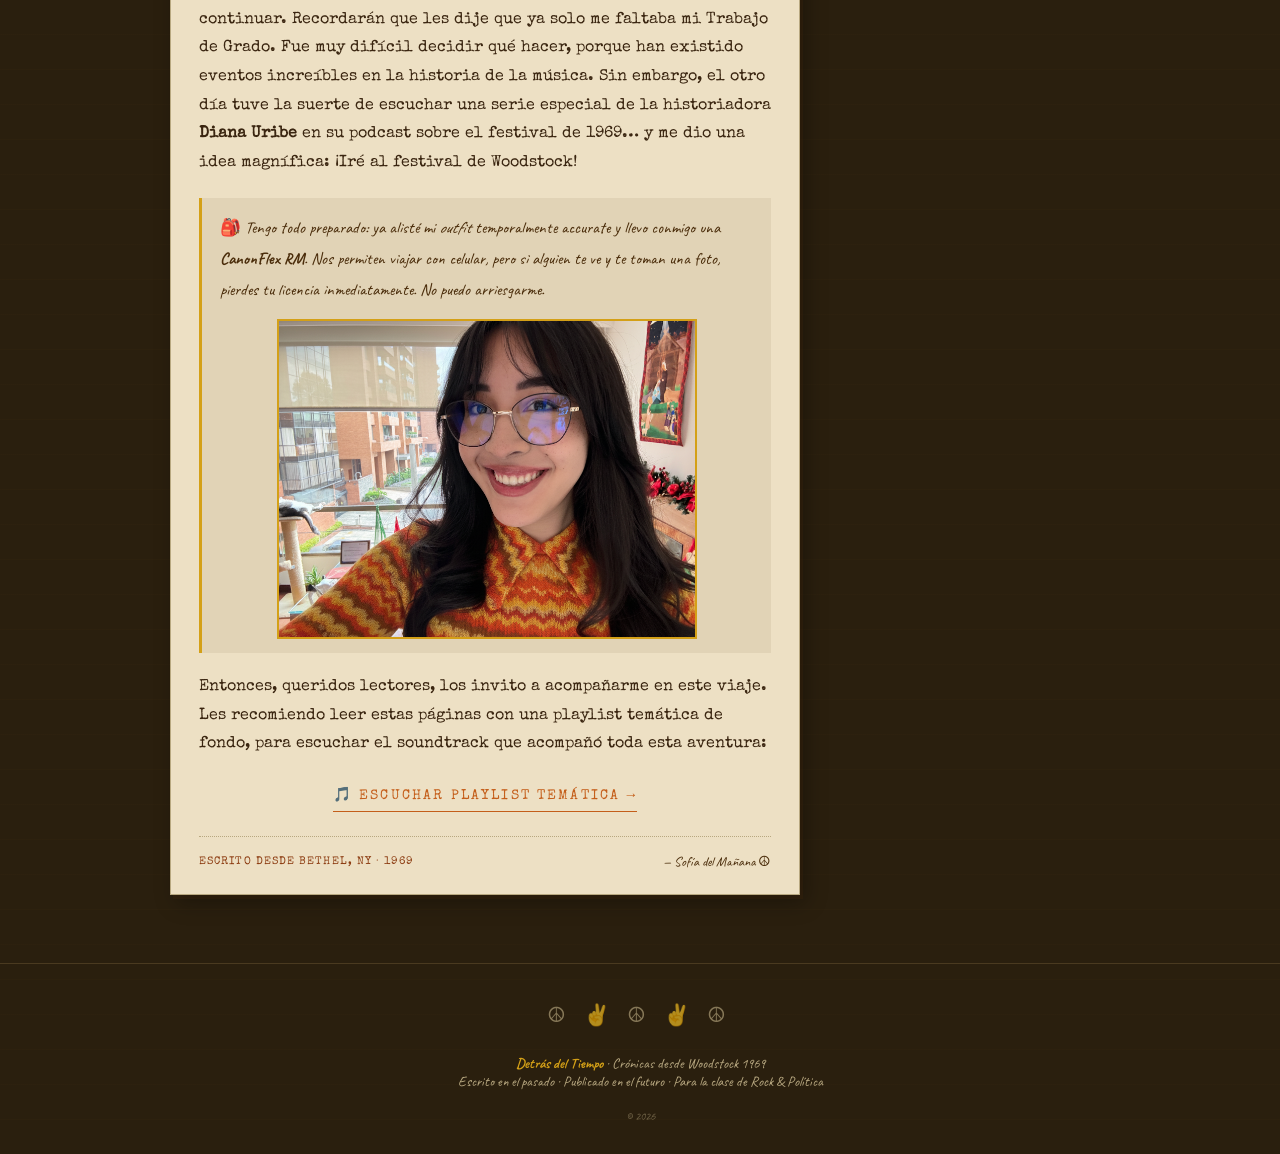
==== commit 40b8a831: "Update index.html" ====
--- a/index.html
+++ b/index.html
@@ -92,7 +92,7 @@
             🎒 Tengo todo preparado: ya alisté mi <em>outfit</em> temporalmente accurate y llevo conmigo una <strong>CanonFlex RM</strong>. Nos permiten viajar con celular, pero si alguien te ve y te toman una foto, pierdes tu licencia inmediatamente. No puedo arriesgarme.
           </p>
         
-          <img src="IMG_6383.JPG" alt="Outfit temporalmente accurate" style="width: 100%; max-width: 420px; display: block; margin: 0 auto; border: 2px solid var(--mustard);">
+          <img src="selfieha.png" alt="Outfit temporalmente accurate" style="width: 100%; max-width: 420px; display: block; margin: 0 auto; border: 2px solid var(--mustard);">
         </div>
           
           <p style="margin-bottom: 20px;">
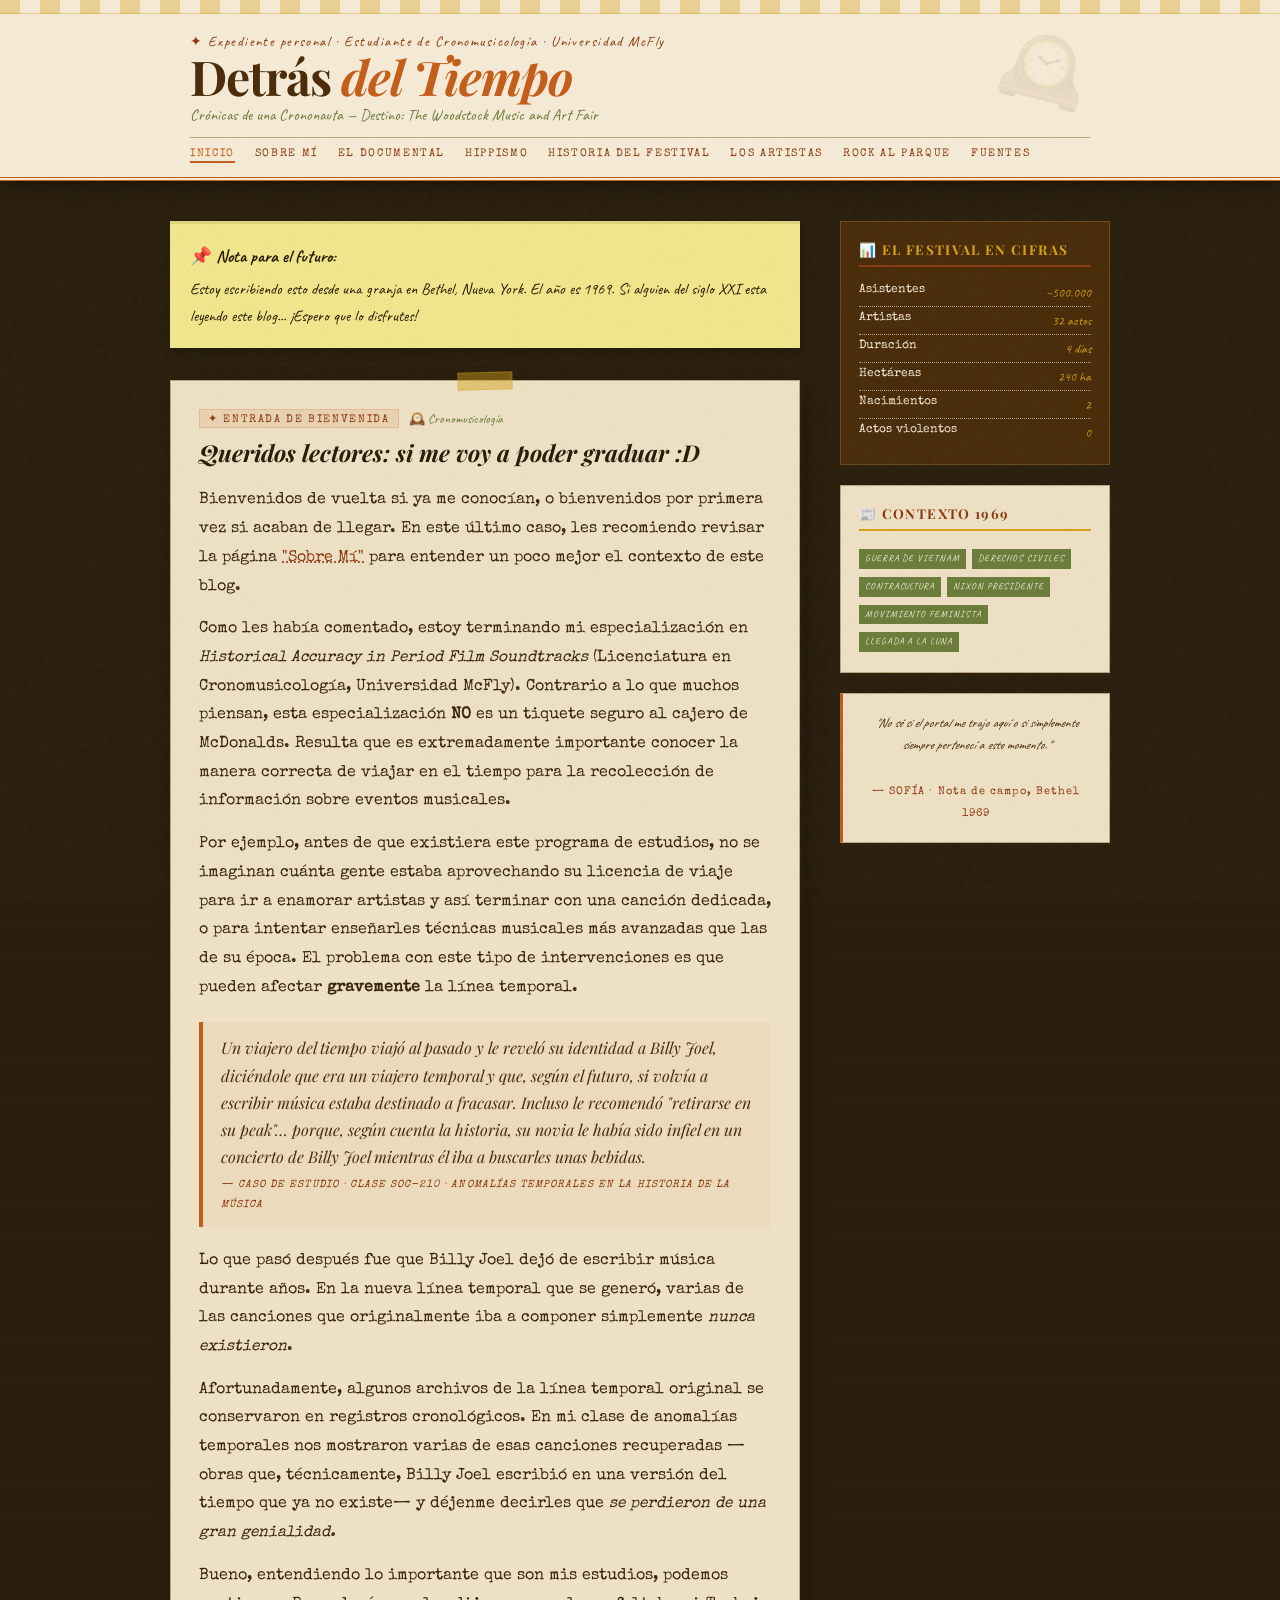
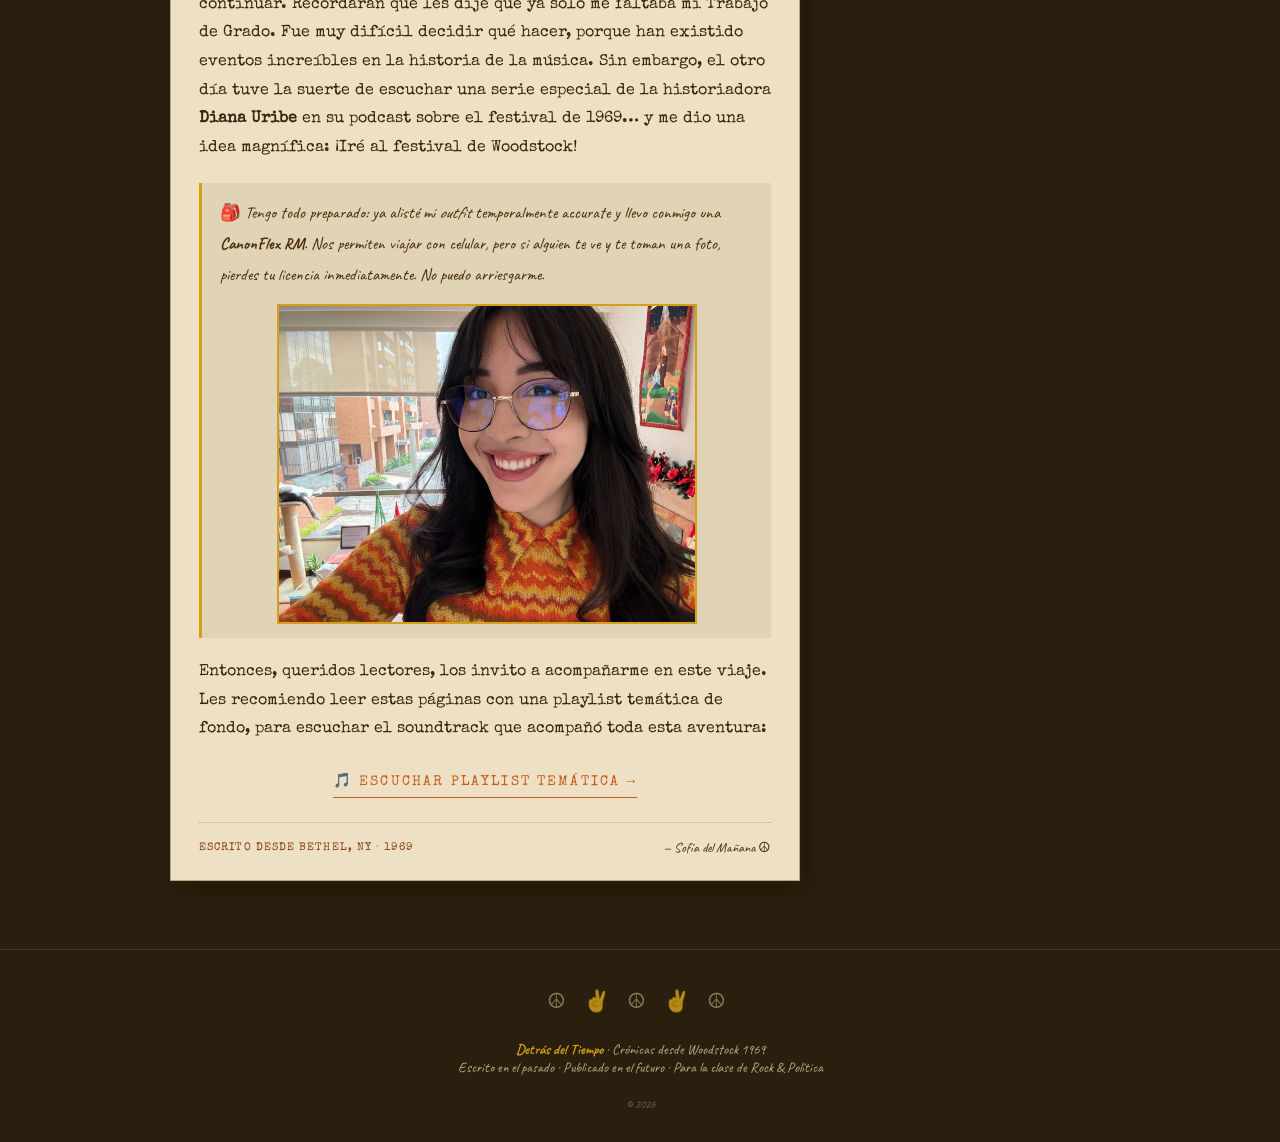
==== commit 8f1d2e8e: "Add files via upload" ====
--- a/index.html
+++ b/index.html
@@ -1,4 +1,4 @@
-ha.<!DOCTYPE html>
+<!DOCTYPE html>
 <html lang="es">
 <head>
 <meta charset="UTF-8">
--- a/style.css
+++ b/style.css
@@ -299,6 +299,7 @@
   font-size: 0.82rem;
   line-height: 1.82;
   color: #3a2510;
+  margin-bottom: 14px;
 }
 
 /* ─── FICHA TÉCNICA ─── */
@@ -726,6 +727,155 @@
 }
 
 footer strong { color: var(--mustard); }
+
+/* ─── TESTIMONY ─── */
+.testimony {
+  margin: 28px 0;
+  position: relative;
+}
+
+.testimony-intro {
+  font-family: 'Special Elite', monospace;
+  font-size: 0.86rem;
+  line-height: 1.88;
+  color: #3a2510;
+  margin-bottom: 18px;
+}
+
+.testimony-header {
+  display: flex;
+  align-items: center;
+  gap: 14px;
+  margin-bottom: 16px;
+}
+
+.testimony-avatar {
+  width: 48px;
+  height: 48px;
+  border-radius: 50%;
+  background: linear-gradient(135deg, var(--olive), var(--burnt));
+  border: 2px solid var(--mustard);
+  display: flex;
+  align-items: center;
+  justify-content: center;
+  font-size: 1.4rem;
+  flex-shrink: 0;
+}
+
+.testimony-who {
+  display: flex;
+  flex-direction: column;
+  gap: 2px;
+}
+
+.testimony-name {
+  font-family: 'Playfair Display', serif;
+  font-size: 0.95rem;
+  font-style: italic;
+  color: var(--brown);
+  font-weight: 700;
+}
+
+.testimony-from {
+  font-family: 'Special Elite', monospace;
+  font-size: 0.62rem;
+  letter-spacing: 0.12em;
+  text-transform: uppercase;
+  color: var(--rust);
+}
+
+.testimony-quotes {
+  border-left: 3px solid var(--burnt);
+  padding-left: 18px;
+  display: flex;
+  flex-direction: column;
+  gap: 14px;
+  position: relative;
+}
+
+.testimony-quotes::before {
+  content: '\201C';
+  position: absolute;
+  top: -10px;
+  left: -16px;
+  font-family: 'Playfair Display', serif;
+  font-size: 3.5rem;
+  color: var(--burnt);
+  opacity: 0.35;
+  line-height: 1;
+}
+
+.testimony-line {
+  background: rgba(74,44,10,0.05);
+  border: 1px solid rgba(180,150,100,0.25);
+  padding: 12px 16px;
+  position: relative;
+}
+
+.testimony-line::before {
+  content: '';
+  position: absolute;
+  left: -10px;
+  top: 50%;
+  transform: translateY(-50%);
+  width: 0;
+  height: 0;
+  border-top: 7px solid transparent;
+  border-bottom: 7px solid transparent;
+  border-right: 8px solid rgba(180,150,100,0.25);
+}
+
+.testimony-line::after {
+  content: '';
+  position: absolute;
+  left: -8px;
+  top: 50%;
+  transform: translateY(-50%);
+  width: 0;
+  height: 0;
+  border-top: 6px solid transparent;
+  border-bottom: 6px solid transparent;
+  border-right: 7px solid rgba(237,224,196,0.9);
+}
+
+.testimony-speaker {
+  font-family: 'Special Elite', monospace;
+  font-size: 0.6rem;
+  letter-spacing: 0.1em;
+  text-transform: uppercase;
+  color: var(--rust);
+  margin-bottom: 5px;
+  opacity: 0.75;
+}
+
+.testimony-text {
+  font-family: 'Caveat', cursive;
+  font-size: 1.1rem;
+  color: var(--brown);
+  line-height: 1.65;
+  font-style: italic;
+}
+
+.testimony-bridge {
+  font-family: 'Special Elite', monospace;
+  font-size: 0.82rem;
+  line-height: 1.8;
+  color: #5a3a20;
+  padding: 4px 0;
+  font-style: italic;
+  opacity: 0.85;
+}
+
+.testimony-tape {
+  position: absolute;
+  top: -7px;
+  right: 20px;
+  width: 40px;
+  height: 14px;
+  background: rgba(212,160,23,0.4);
+  border: 1px solid rgba(212,160,23,0.25);
+  transform: rotate(2deg);
+}
 
 /* ─── RESPONSIVE ─── */
 @media (max-width: 720px) {
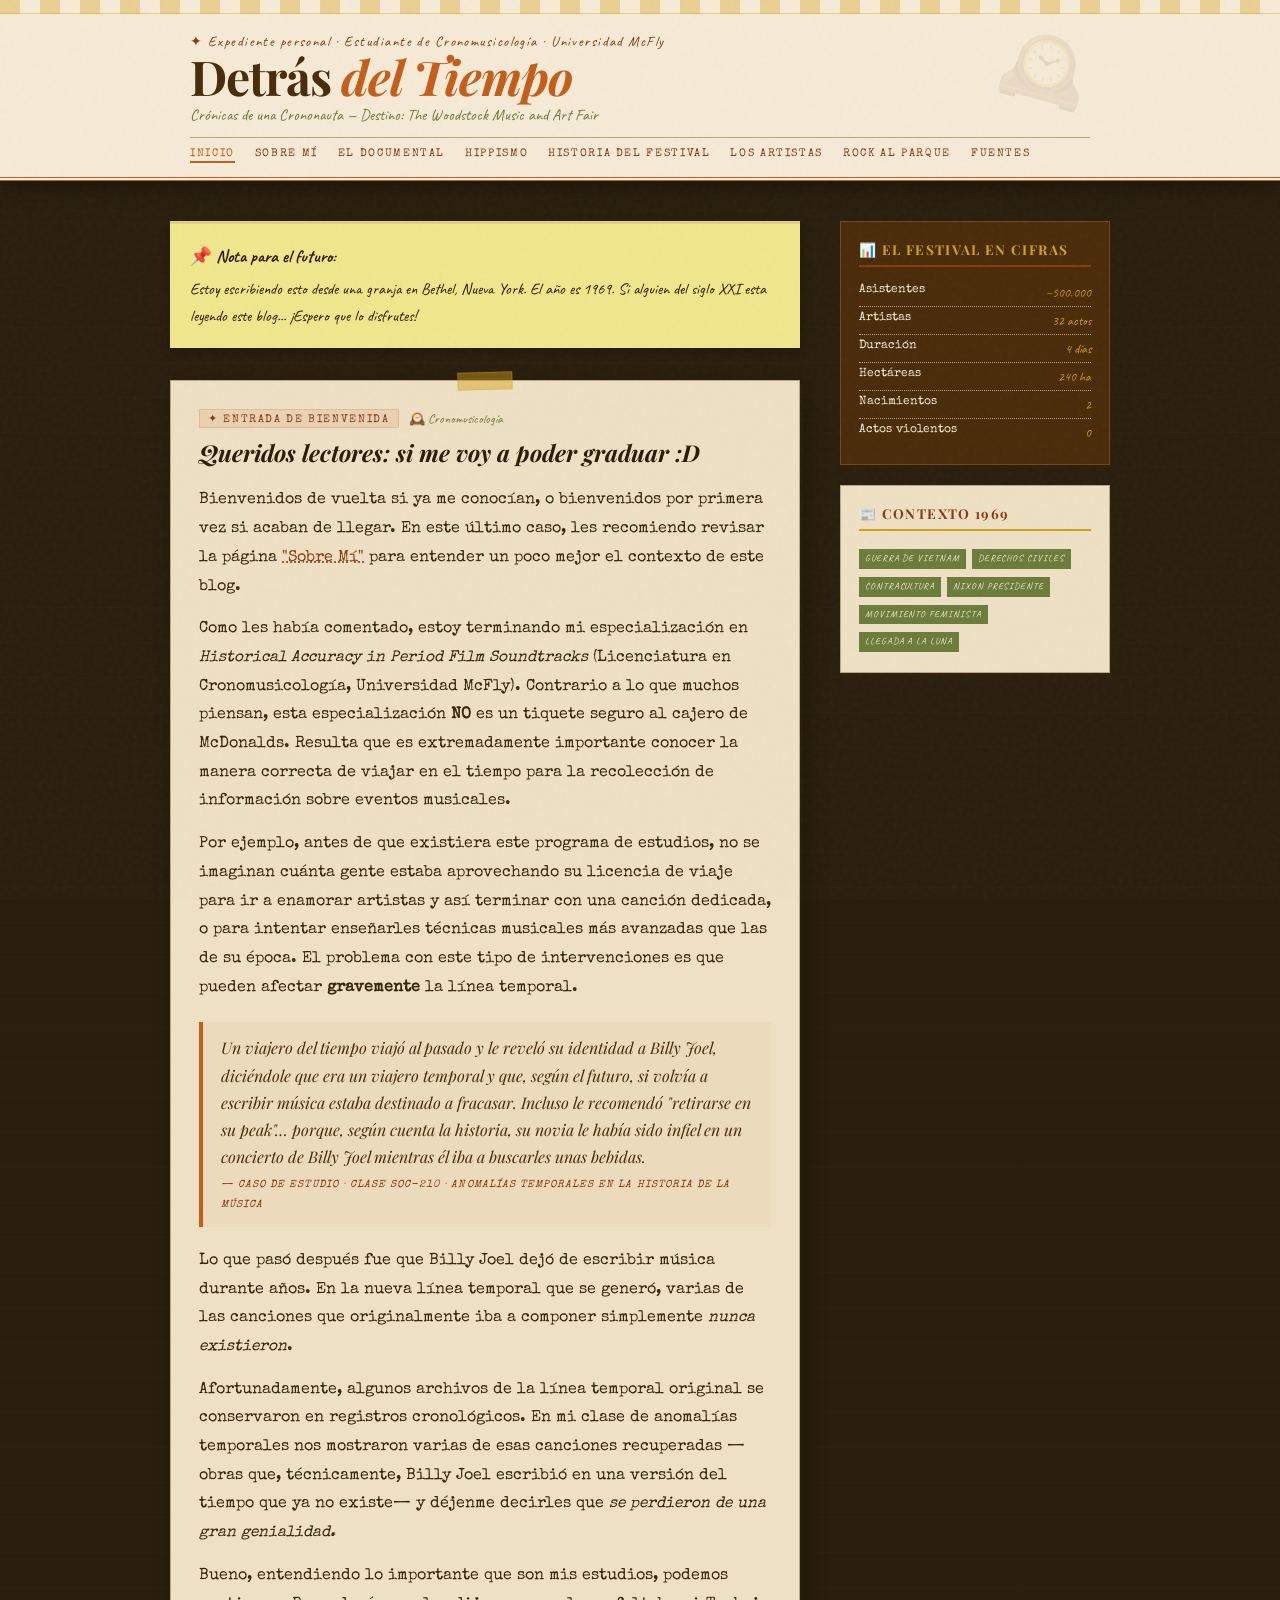
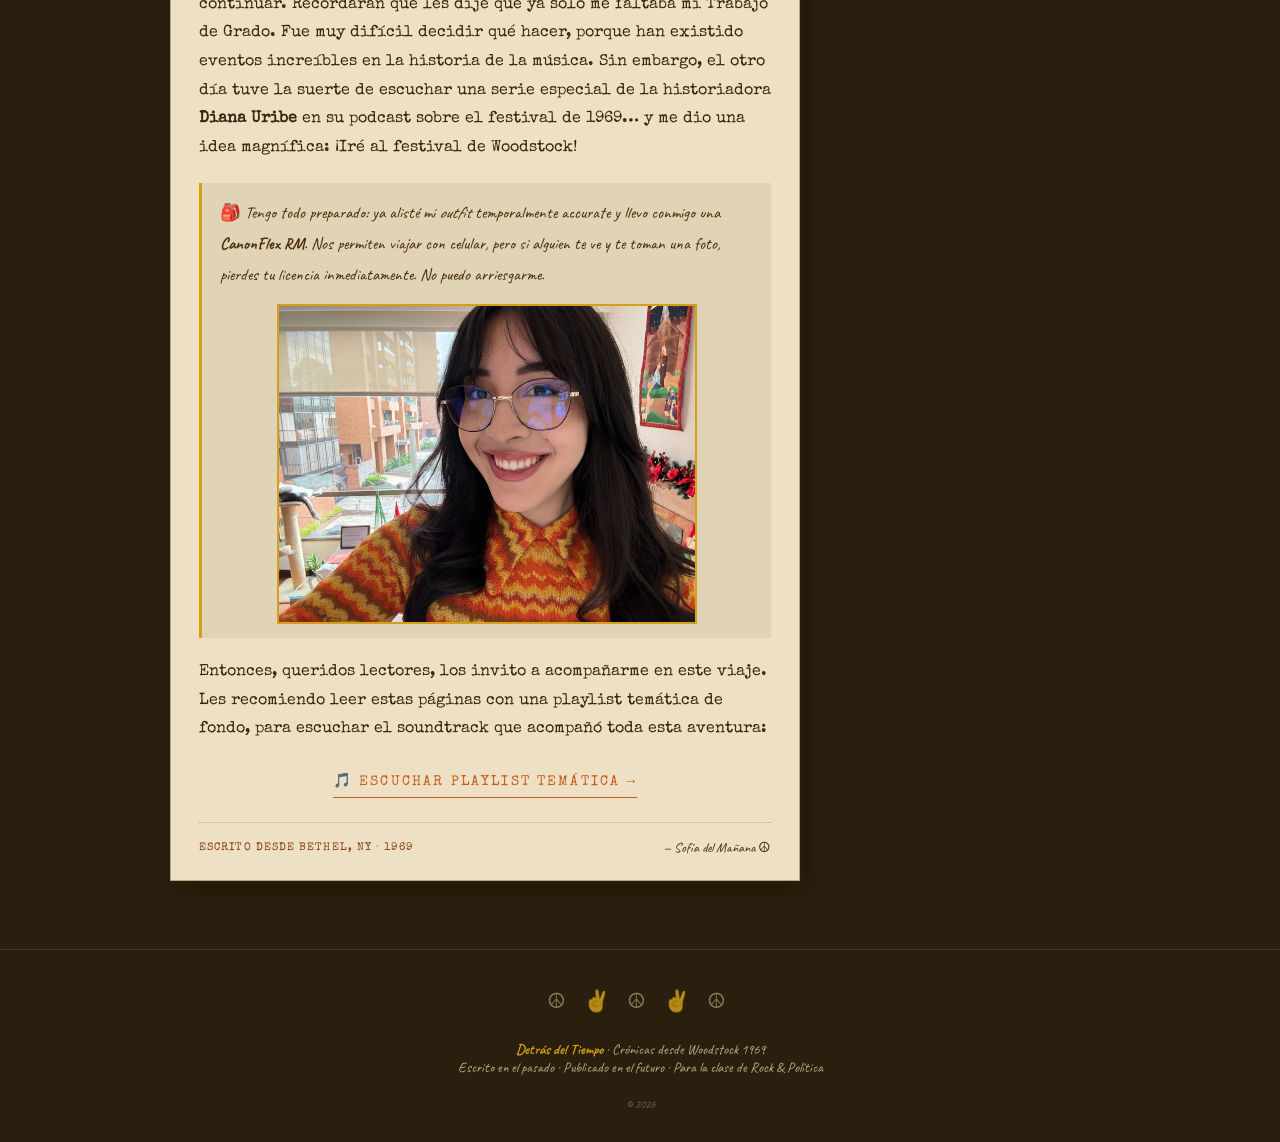
==== commit 7f08bafc: "Update index.html" ====
--- a/index.html
+++ b/index.html
@@ -142,14 +142,6 @@
       </div>
     </div>
 
-    <div class="sidebar-widget" style="border-left: 3px solid var(--burnt);">
-      <p class="about-text" style="text-align:center; font-style:italic; font-size: 0.82rem;">
-        "No sé si el portal me trajo aquí o si simplemente siempre pertenecí a este momento."
-        <br><br>
-        <span style="font-size:0.68rem; color:var(--rust); letter-spacing:0.1em; font-style:normal; font-family:'Special Elite',monospace;">— SOFÍA · Nota de campo, Bethel 1969</span>
-      </p>
-    </div>
-
   </aside>
 </div>
 
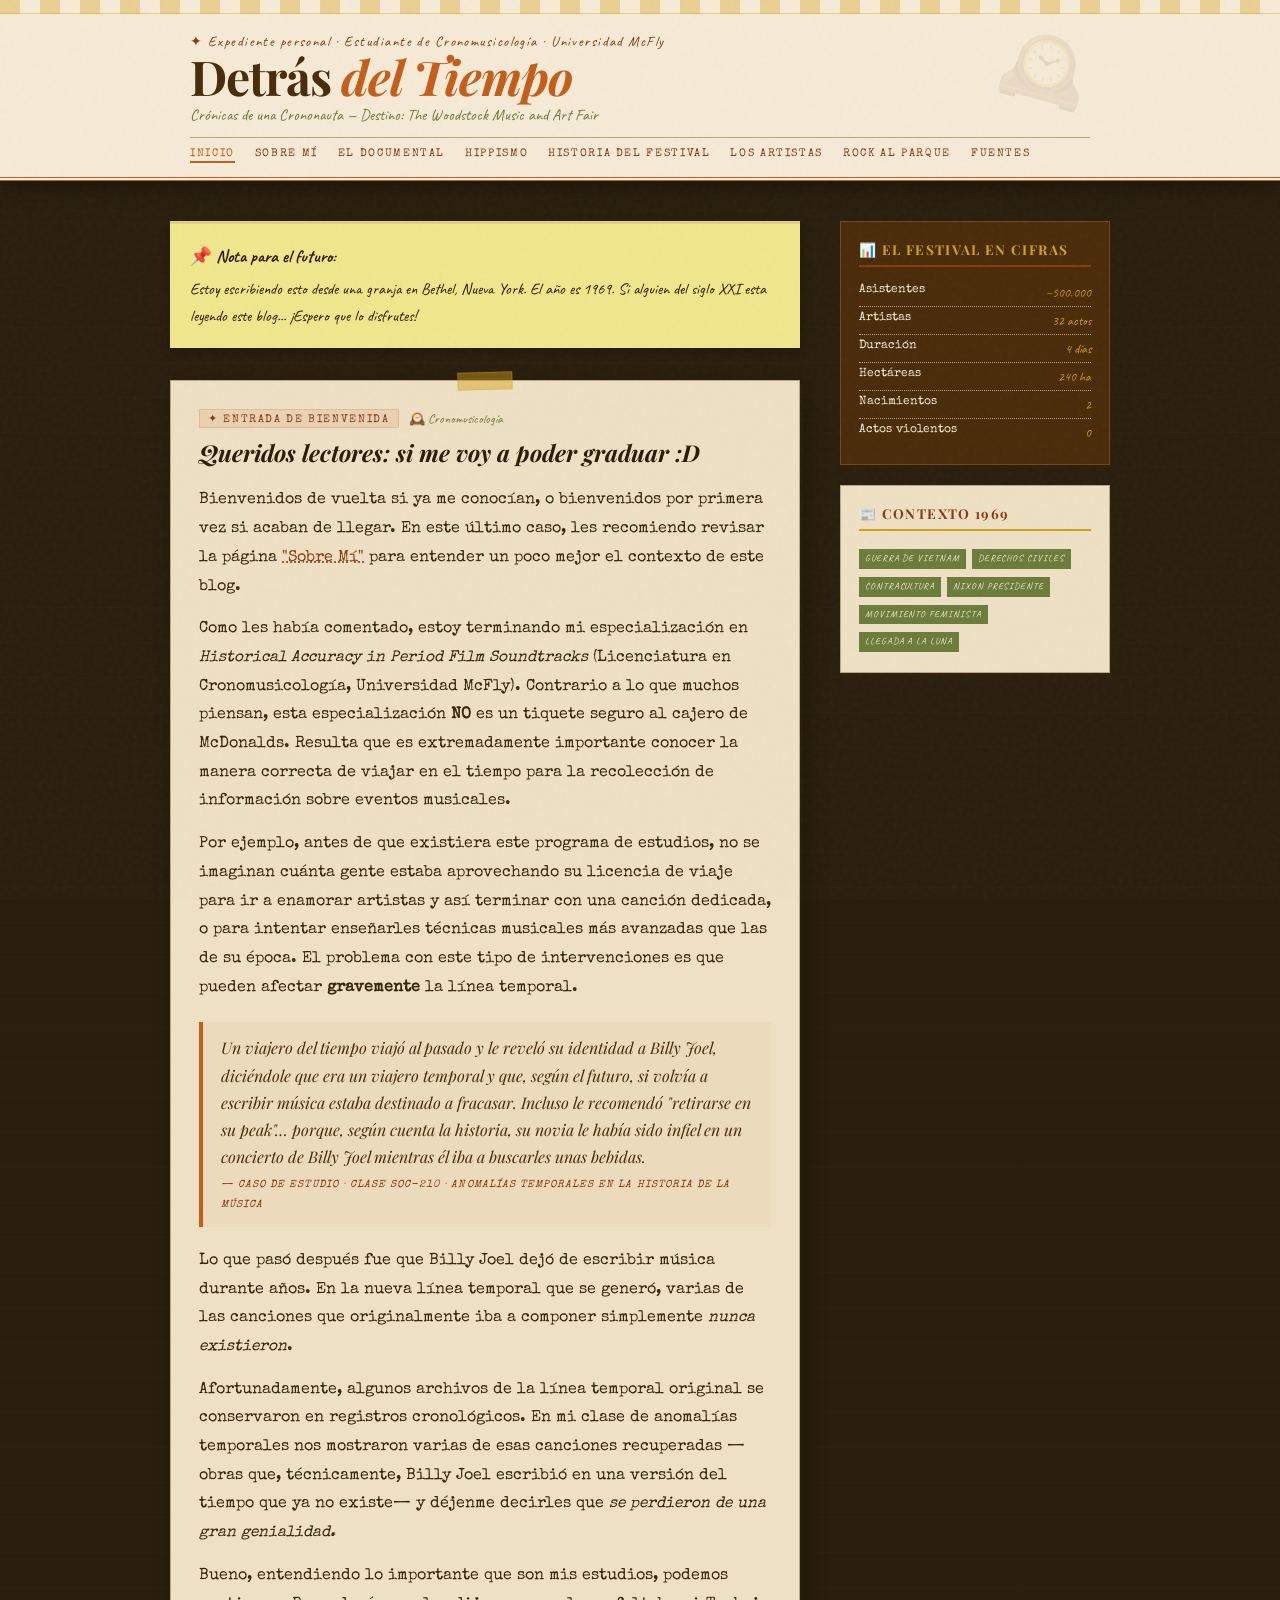
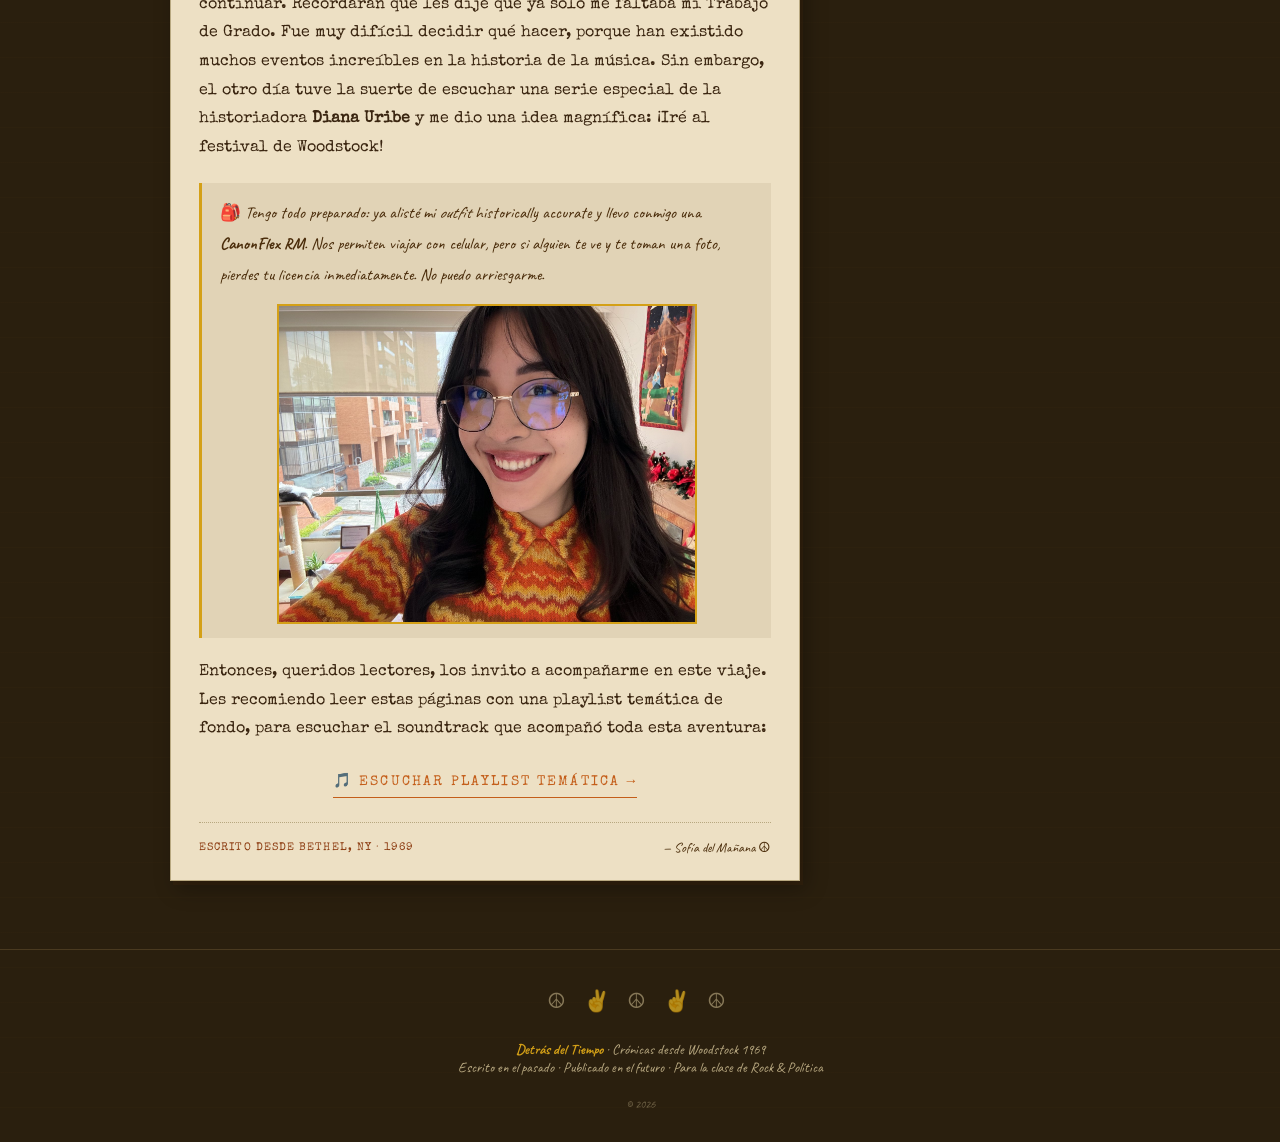
==== commit 71d87f1f: "Update index.html" ====
--- a/index.html
+++ b/index.html
@@ -83,13 +83,13 @@
           </p>
           
           <p style="margin-bottom: 14px;">
-          Bueno, entendiendo lo importante que son mis estudios, podemos continuar. Recordarán que les dije que ya solo me faltaba mi Trabajo de Grado. Fue muy difícil decidir qué hacer, porque han existido eventos increíbles en la historia de la música. Sin embargo, el otro día tuve la suerte de escuchar una serie especial de la historiadora <strong>Diana Uribe</strong> en su podcast sobre el festival de 1969… y me dio una idea magnífica: ¡Iré al festival de Woodstock!
+          Bueno, entendiendo lo importante que son mis estudios, podemos continuar. Recordarán que les dije que ya solo me faltaba mi Trabajo de Grado. Fue muy difícil decidir qué hacer, porque han existido muchos eventos increíbles en la historia de la música. Sin embargo, el otro día tuve la suerte de escuchar una serie especial de la historiadora <strong>Diana Uribe</strong> y me dio una idea magnífica: ¡Iré al festival de Woodstock!
           </p>
     
           
         <div style="background: rgba(74,44,10,0.07); border-left: 3px solid var(--mustard); padding: 14px 18px; margin: 20px 0; font-family: 'Caveat', cursive; font-size: 1.05rem; color: var(--brown);">
           <p style="margin-top: 0; margin-bottom: 14px;">
-            🎒 Tengo todo preparado: ya alisté mi <em>outfit</em> temporalmente accurate y llevo conmigo una <strong>CanonFlex RM</strong>. Nos permiten viajar con celular, pero si alguien te ve y te toman una foto, pierdes tu licencia inmediatamente. No puedo arriesgarme.
+            🎒 Tengo todo preparado: ya alisté mi <em>outfit</em> historically accurate y llevo conmigo una <strong>CanonFlex RM</strong>. Nos permiten viajar con celular, pero si alguien te ve y te toman una foto, pierdes tu licencia inmediatamente. No puedo arriesgarme.
           </p>
         
           <img src="selfieha.png" alt="Outfit temporalmente accurate" style="width: 100%; max-width: 420px; display: block; margin: 0 auto; border: 2px solid var(--mustard);">
@@ -100,10 +100,10 @@
           </p>
 
           <div style="text-align: center; margin: 24px 0 8px;">
-            <a href="#" class="read-more" style="font-size: 0.9rem;">
-              🎵 Escuchar playlist temática →
-            </a>
-          </div>
+          <a href="https://www.youtube.com/watch?v=4eQMA_noRYQ&list=PLjO4QRS_y93P1c1fkUSfa2Fc-NPmLcddg" target="_blank" class="read-more" style="font-size: 0.9rem;">
+            🎵 Escuchar playlist temática →
+          </a>
+        </div>
 
         </div>
 
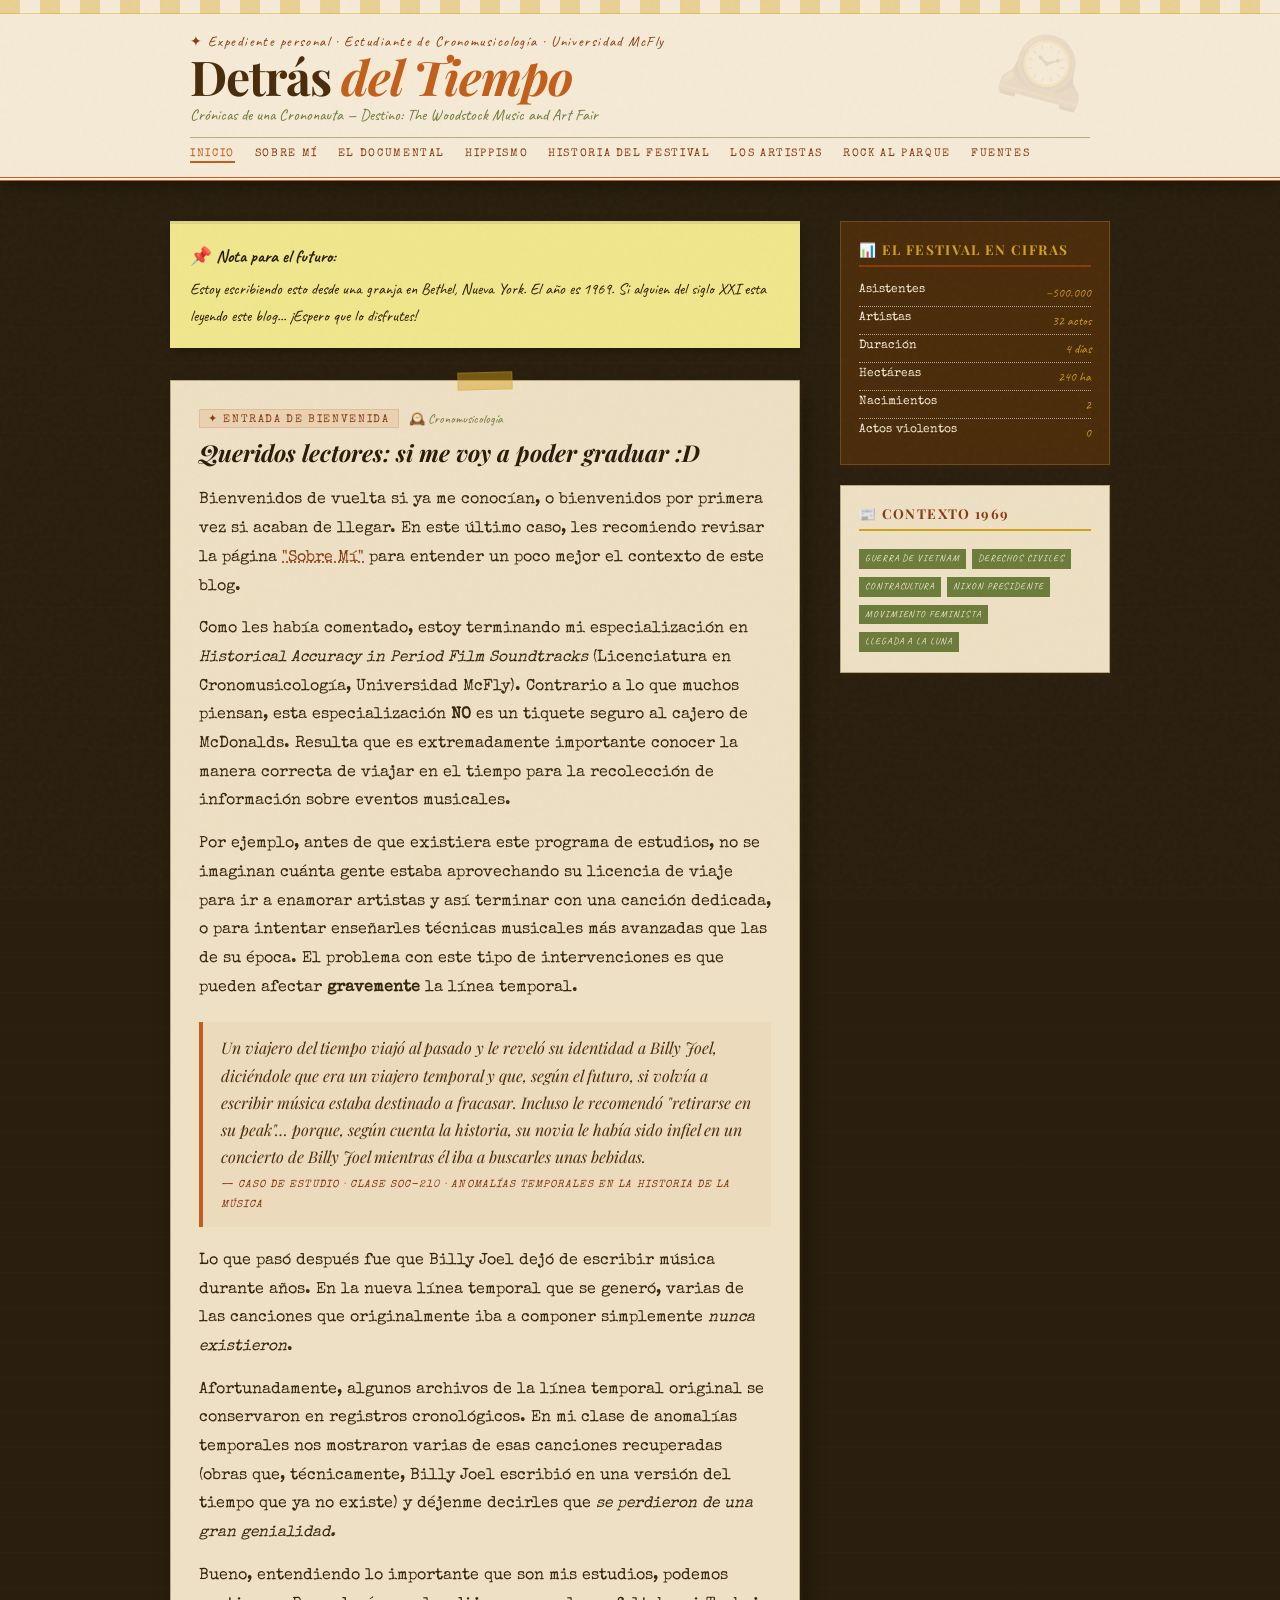
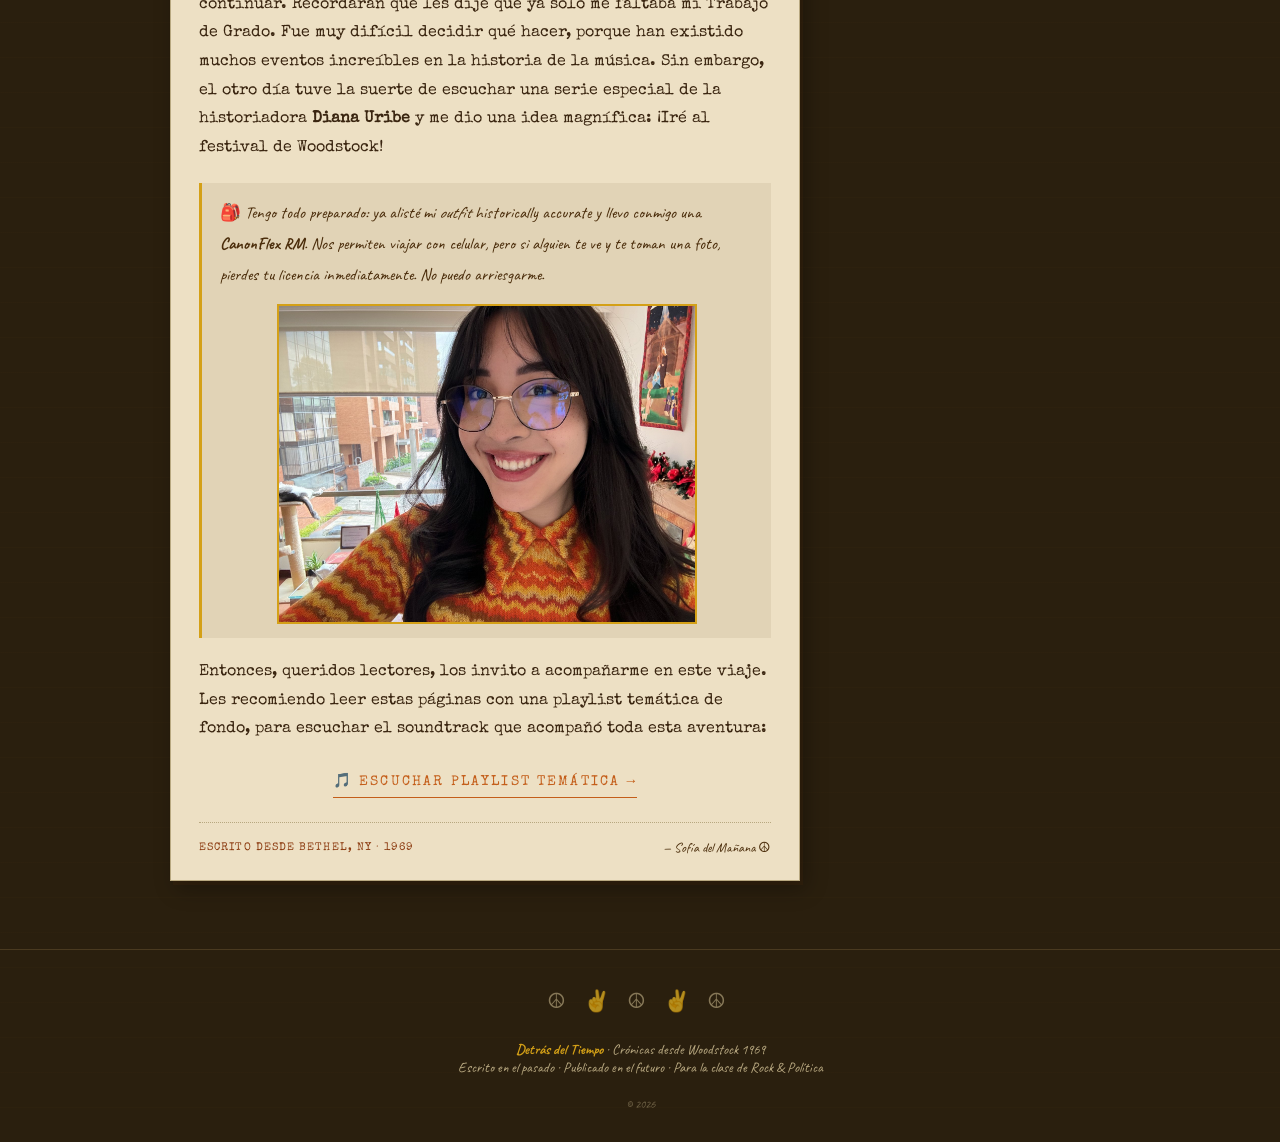
==== commit 339a6a5b: "Update index.html" ====
--- a/index.html
+++ b/index.html
@@ -79,7 +79,7 @@
           </p>
           
           <p style="margin-bottom: 14px;">
-          Afortunadamente, algunos archivos de la línea temporal original se conservaron en registros cronológicos. En mi clase de anomalías temporales nos mostraron varias de esas canciones recuperadas —obras que, técnicamente, Billy Joel escribió en una versión del tiempo que ya no existe— y déjenme decirles que <em>se perdieron de una gran genialidad.</em>
+          Afortunadamente, algunos archivos de la línea temporal original se conservaron en registros cronológicos. En mi clase de anomalías temporales nos mostraron varias de esas canciones recuperadas (obras que, técnicamente, Billy Joel escribió en una versión del tiempo que ya no existe) y déjenme decirles que <em>se perdieron de una gran genialidad.</em>
           </p>
           
           <p style="margin-bottom: 14px;">
